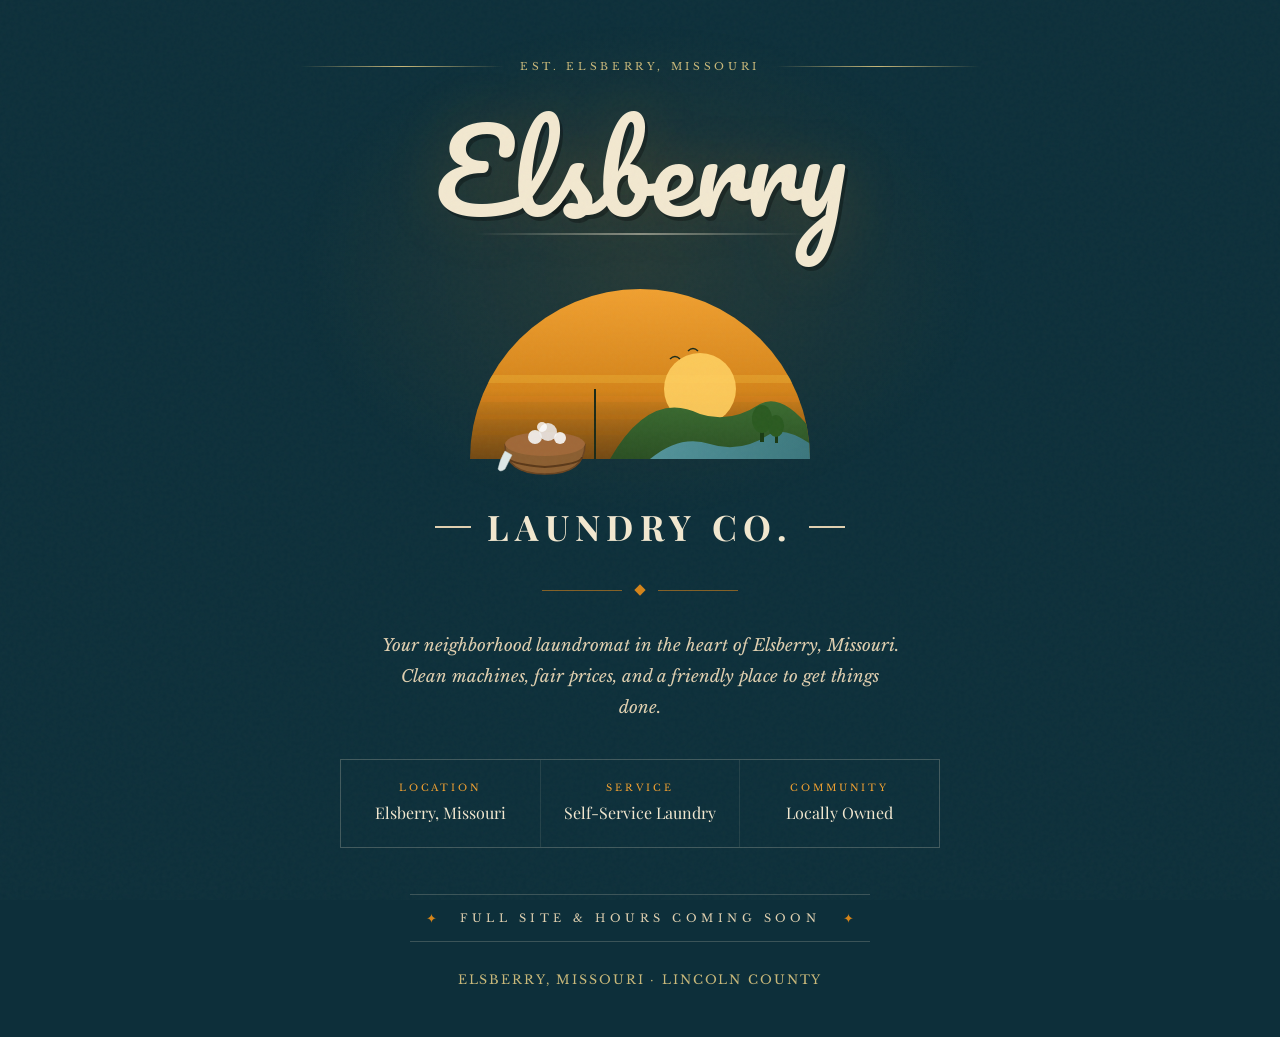
==== index.html @ d173c260 "Initial commit - landing page" ====
<!DOCTYPE html>
<html lang="en">
<head>
<meta charset="UTF-8">
<meta name="viewport" content="width=device-width, initial-scale=1.0">
<title>Elsberry Laundry Co.</title>
<link href="https://fonts.googleapis.com/css2?family=Playfair+Display:ital,wght@0,700;1,700&family=Libre+Baskerville:ital@0;1&family=Pacifico&display=swap" rel="stylesheet">
<style>
  :root {
    --teal: #1a4a5c;
    --teal-dark: #0d2f3a;
    --teal-mid: #1e5570;
    --amber: #D4841A;
    --amber-light: #F0A030;
    --cream: #F2E8D0;
    --cream-dark: #E0D0B0;
    --sand: #C8B87A;
    --white: #ffffff;
  }

  * { margin: 0; padding: 0; box-sizing: border-box; }

  body {
    background: var(--teal-dark);
    color: var(--cream);
    font-family: 'Libre Baskerville', serif;
    min-height: 100vh;
    overflow-x: hidden;
  }

  /* Subtle grain texture overlay */
  body::after {
    content: '';
    position: fixed;
    inset: 0;
    background-image: url("data:image/svg+xml,%3Csvg viewBox='0 0 256 256' xmlns='http://www.w3.org/2000/svg'%3E%3Cfilter id='noise'%3E%3CfeTurbulence type='fractalNoise' baseFrequency='0.9' numOctaves='4' stitchTiles='stitch'/%3E%3C/filter%3E%3Crect width='100%25' height='100%25' filter='url(%23noise)' opacity='0.08'/%3E%3C/svg%3E");
    pointer-events: none;
    z-index: 100;
    opacity: 0.4;
  }

  /* Radial warm glow behind content */
  .glow {
    position: fixed;
    top: 30%;
    left: 50%;
    transform: translate(-50%, -50%);
    width: 700px;
    height: 500px;
    background: radial-gradient(ellipse, rgba(212,132,26,0.12) 0%, transparent 70%);
    pointer-events: none;
    z-index: 0;
  }

  .page {
    position: relative;
    z-index: 1;
    min-height: 100vh;
    display: flex;
    flex-direction: column;
    align-items: center;
    padding: 60px 24px 50px;
  }

  /* Top banner */
  .top-rule {
    display: flex;
    align-items: center;
    gap: 16px;
    width: 100%;
    max-width: 680px;
    margin-bottom: 40px;
    animation: fadeIn 1s ease both;
  }

  .rule-line {
    flex: 1;
    height: 1px;
    background: linear-gradient(to right, transparent, var(--sand), transparent);
  }

  .rule-text {
    font-size: 0.65rem;
    letter-spacing: 0.35em;
    text-transform: uppercase;
    color: var(--sand);
  }

  /* Script brand name */
  .brand-script {
    font-family: 'Pacifico', cursive;
    font-size: clamp(3rem, 12vw, 7rem);
    color: var(--cream);
    text-shadow: 3px 4px 0 rgba(0,0,0,0.3), 0 0 60px rgba(212,132,26,0.2);
    line-height: 1;
    text-align: center;
    animation: fadeDown 1s ease 0.2s both;
    position: relative;
  }

  /* Underline swoosh */
  .brand-script::after {
    content: '';
    display: block;
    width: 80%;
    height: 2px;
    background: linear-gradient(to right, transparent, var(--cream), transparent);
    margin: 8px auto 0;
    opacity: 0.5;
  }

  /* Center illustration area */
  .emblem {
    position: relative;
    margin: 24px 0;
    animation: fadeIn 1s ease 0.5s both;
  }

  .sun-arc {
    width: min(380px, 90vw);
    height: auto;
  }

  /* Sub brand name */
  .brand-sub-wrap {
    display: flex;
    align-items: center;
    gap: 16px;
    animation: fadeUp 1s ease 0.7s both;
    margin-top: -4px;
  }

  .dash-deco {
    width: 36px;
    height: 2px;
    background: var(--cream-dark);
  }

  .brand-sub {
    font-family: 'Playfair Display', serif;
    font-size: clamp(1.2rem, 4vw, 2.2rem);
    font-weight: 700;
    letter-spacing: 0.18em;
    color: var(--cream);
    text-transform: uppercase;
  }

  /* Divider ornament */
  .ornament {
    display: flex;
    align-items: center;
    gap: 14px;
    margin: 36px 0;
    animation: fadeIn 1s ease 0.9s both;
  }

  .orn-line {
    width: 80px;
    height: 1px;
    background: var(--amber);
    opacity: 0.6;
  }

  .orn-diamond {
    width: 8px;
    height: 8px;
    background: var(--amber);
    transform: rotate(45deg);
  }

  /* Description */
  .description {
    text-align: center;
    max-width: 520px;
    line-height: 1.85;
    font-size: clamp(0.9rem, 2.2vw, 1.05rem);
    color: var(--cream-dark);
    font-style: italic;
    animation: fadeUp 1s ease 1s both;
  }

  /* Info cards */
  .info-row {
    display: grid;
    grid-template-columns: repeat(auto-fit, minmax(180px, 1fr));
    gap: 1px;
    max-width: 600px;
    width: 100%;
    margin: 36px 0;
    background: rgba(242,232,208,0.1);
    border: 1px solid rgba(242,232,208,0.15);
    animation: fadeUp 1s ease 1.1s both;
  }

  .info-card {
    background: var(--teal-dark);
    padding: 22px 20px;
    text-align: center;
  }

  .info-label {
    font-size: 0.6rem;
    letter-spacing: 0.3em;
    text-transform: uppercase;
    color: var(--amber-light);
    margin-bottom: 8px;
  }

  .info-value {
    font-family: 'Playfair Display', serif;
    font-size: 1rem;
    color: var(--cream);
    line-height: 1.4;
  }

  /* Coming soon */
  .coming-banner {
    border-top: 1px solid rgba(242,232,208,0.2);
    border-bottom: 1px solid rgba(242,232,208,0.2);
    padding: 16px 50px;
    margin: 10px 0 30px;
    text-align: center;
    animation: fadeIn 1.2s ease 1.3s both;
    position: relative;
  }

  .coming-banner::before,
  .coming-banner::after {
    content: '✦';
    position: absolute;
    top: 50%;
    transform: translateY(-50%);
    color: var(--amber);
    font-size: 0.8rem;
  }

  .coming-banner::before { left: 16px; }
  .coming-banner::after { right: 16px; }

  .coming-text {
    font-size: 0.7rem;
    letter-spacing: 0.4em;
    text-transform: uppercase;
    color: var(--cream-dark);
  }

  /* Footer */
  .footer {
    margin-top: auto;
    text-align: center;
    animation: fadeIn 1s ease 1.5s both;
  }

  .footer-loc {
    font-size: 0.78rem;
    letter-spacing: 0.15em;
    color: var(--sand);
    text-transform: uppercase;
  }

  @keyframes fadeDown {
    from { opacity: 0; transform: translateY(-20px); }
    to { opacity: 1; transform: translateY(0); }
  }

  @keyframes fadeUp {
    from { opacity: 0; transform: translateY(20px); }
    to { opacity: 1; transform: translateY(0); }
  }

  @keyframes fadeIn {
    from { opacity: 0; }
    to { opacity: 1; }
  }
</style>
</head>
<body>

<div class="glow"></div>

<div class="page">

  <div class="top-rule">
    <div class="rule-line"></div>
    <div class="rule-text">Est. Elsberry, Missouri</div>
    <div class="rule-line"></div>
  </div>

  <div class="brand-script">Elsberry</div>

  <!-- SVG emblem: sunset arc with wash tub scene -->
  <div class="emblem">
    <svg class="sun-arc" viewBox="0 0 380 220" xmlns="http://www.w3.org/2000/svg">
      <defs>
        <linearGradient id="sunGrad" x1="0%" y1="0%" x2="0%" y2="100%">
          <stop offset="0%" style="stop-color:#F0A030;stop-opacity:1"/>
          <stop offset="60%" style="stop-color:#D4841A;stop-opacity:1"/>
          <stop offset="100%" style="stop-color:#8B4F0A;stop-opacity:0.8"/>
        </linearGradient>
        <linearGradient id="hillGrad" x1="0%" y1="0%" x2="0%" y2="100%">
          <stop offset="0%" style="stop-color:#3a6b30"/>
          <stop offset="100%" style="stop-color:#2a4f22"/>
        </linearGradient>
        <linearGradient id="riverGrad" x1="0%" y1="0%" x2="100%" y2="0%">
          <stop offset="0%" style="stop-color:#5aA0B0"/>
          <stop offset="100%" style="stop-color:#3a7888"/>
        </linearGradient>
        <clipPath id="arcClip">
          <path d="M20,200 A170,170 0 0,1 360,200 Z"/>
        </clipPath>
      </defs>

      <!-- Sun semicircle -->
      <path d="M20,200 A170,170 0 0,1 360,200 Z" fill="url(#sunGrad)"/>

      <!-- Stripes on sun -->
      <g clip-path="url(#arcClip)" opacity="0.3">
        <line x1="0" y1="120" x2="380" y2="120" stroke="#F0C040" stroke-width="8"/>
        <line x1="0" y1="140" x2="380" y2="140" stroke="#E08020" stroke-width="6"/>
        <line x1="0" y1="158" x2="380" y2="158" stroke="#C07010" stroke-width="5"/>
        <line x1="0" y1="174" x2="380" y2="174" stroke="#A06010" stroke-width="4"/>
      </g>

      <!-- Sun disc -->
      <circle cx="250" cy="130" r="36" fill="#FFD060" opacity="0.9"/>

      <!-- Hills -->
      <path d="M160,200 Q200,130 250,155 Q280,165 310,145 Q340,130 380,200 Z" fill="url(#hillGrad)" clip-path="url(#arcClip)"/>

      <!-- River -->
      <path d="M200,200 Q230,175 260,185 Q290,195 320,175 Q340,165 380,200 Z" fill="url(#riverGrad)" clip-path="url(#arcClip)" opacity="0.85"/>

      <!-- Trees -->
      <rect x="310" y="163" width="4" height="20" fill="#1a3a14" clip-path="url(#arcClip)"/>
      <ellipse cx="312" cy="160" rx="10" ry="14" fill="#2a5a20" clip-path="url(#arcClip)"/>
      <rect x="325" y="170" width="3" height="14" fill="#1a3a14" clip-path="url(#arcClip)"/>
      <ellipse cx="326" cy="167" rx="8" ry="11" fill="#2a5a20" clip-path="url(#arcClip)"/>

      <!-- Windmill -->
      <line x1="145" y1="200" x2="145" y2="130" stroke="#1a2a18" stroke-width="2" clip-path="url(#arcClip)"/>
      <g transform="translate(145,138)" clip-path="url(#arcClip)">
        <line x1="0" y1="-18" x2="0" y2="18" stroke="#2a3a20" stroke-width="1.5"/>
        <line x1="-18" y1="0" x2="18" y2="0" stroke="#2a3a20" stroke-width="1.5"/>
        <line x1="-13" y1="-13" x2="13" y2="13" stroke="#2a3a20" stroke-width="1.5"/>
        <line x1="13" y1="-13" x2="-13" y2="13" stroke="#2a3a20" stroke-width="1.5"/>
        <circle cx="0" cy="0" r="4" fill="#1a2a18"/>
      </g>

      <!-- Birds -->
      <path d="M220,100 Q225,95 230,100" stroke="#1a2a18" stroke-width="1.5" fill="none" clip-path="url(#arcClip)"/>
      <path d="M238,92 Q243,87 248,92" stroke="#1a2a18" stroke-width="1.5" fill="none" clip-path="url(#arcClip)"/>

      <!-- Wash tub (overlapping the arc base) -->
      <!-- Tub body -->
      <path d="M55,185 Q55,215 95,215 Q135,215 135,185" fill="#8B5E30" stroke="#6a4420" stroke-width="1.5"/>
      <ellipse cx="95" cy="185" rx="40" ry="12" fill="#A06838"/>
      <!-- Tub bands -->
      <path d="M58,198 Q58,205 95,208 Q132,205 132,198" stroke="#5a3818" stroke-width="2" fill="none"/>
      <!-- Bubbles -->
      <circle cx="85" cy="178" r="7" fill="#f5f5f5" opacity="0.9"/>
      <circle cx="98" cy="173" r="9" fill="#eeeeee" opacity="0.85"/>
      <circle cx="110" cy="179" r="6" fill="#f8f8f8" opacity="0.9"/>
      <circle cx="92" cy="168" r="5" fill="#ffffff" opacity="0.8"/>
      <!-- Towel -->
      <path d="M55,192 Q50,200 48,210 Q50,214 55,210 Q58,204 62,196 Z" fill="#dde8e8" stroke="#c0cccc" stroke-width="0.5"/>
    </svg>
  </div>

  <div class="brand-sub-wrap">
    <div class="dash-deco"></div>
    <div class="brand-sub">Laundry Co.</div>
    <div class="dash-deco"></div>
  </div>

  <div class="ornament">
    <div class="orn-line"></div>
    <div class="orn-diamond"></div>
    <div class="orn-line"></div>
  </div>

  <div class="description">
    Your neighborhood laundromat in the heart of Elsberry, Missouri.<br>
    Clean machines, fair prices, and a friendly place to get things done.
  </div>

  <div class="info-row">
    <div class="info-card">
      <div class="info-label">Location</div>
      <div class="info-value">Elsberry, Missouri</div>
    </div>
    <div class="info-card">
      <div class="info-label">Service</div>
      <div class="info-value">Self-Service Laundry</div>
    </div>
    <div class="info-card">
      <div class="info-label">Community</div>
      <div class="info-value">Locally Owned</div>
    </div>
  </div>

  <div class="coming-banner">
    <div class="coming-text">Full Site &amp; Hours Coming Soon</div>
  </div>

  <div class="footer">
    <div class="footer-loc">Elsberry, Missouri · Lincoln County</div>
  </div>

</div>
</body>
</html>
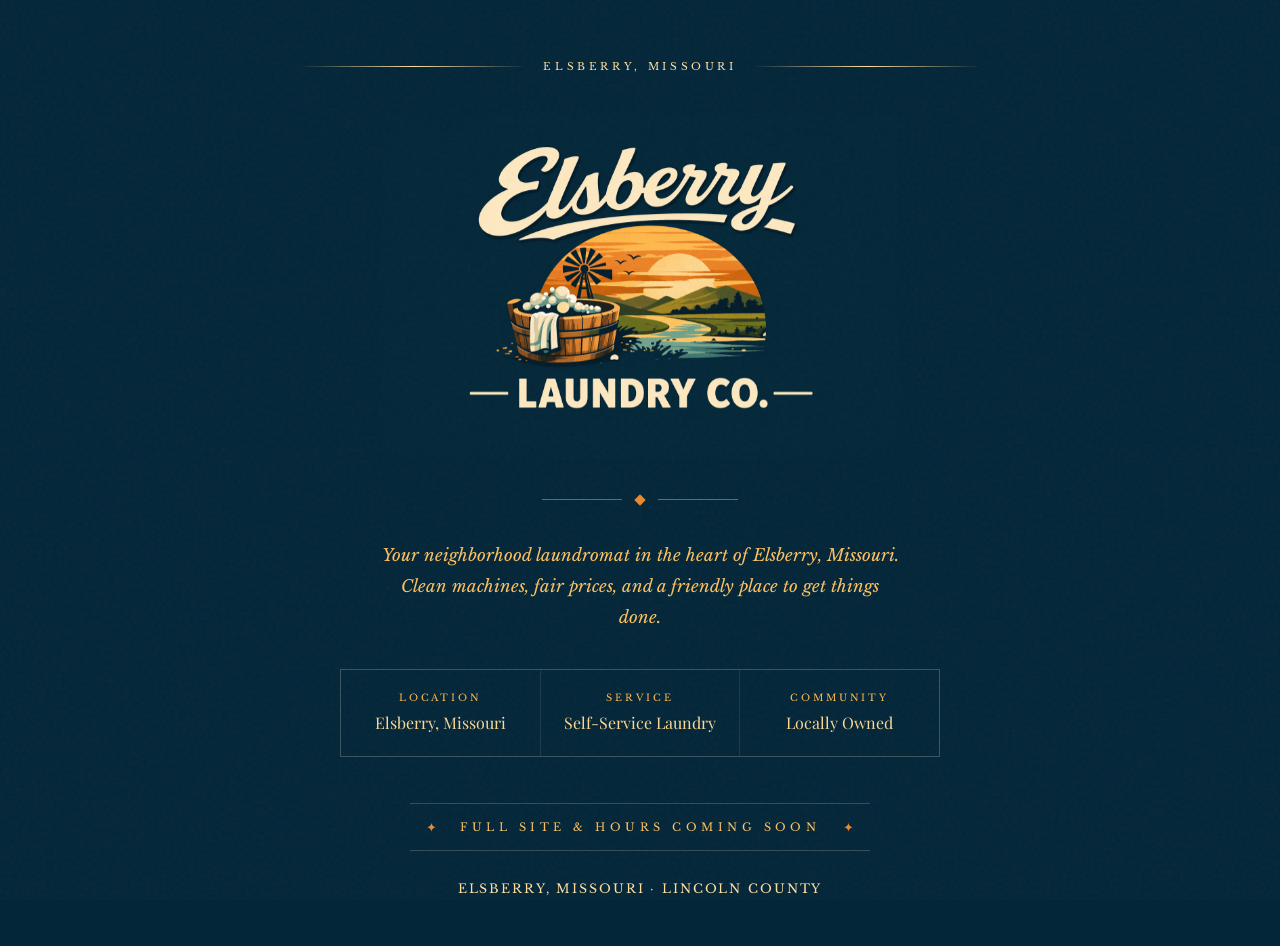
==== commit fa82b6bb: "Add logo to site" ====
--- a/index.html
+++ b/index.html
@@ -7,15 +7,15 @@
 <link href="https://fonts.googleapis.com/css2?family=Playfair+Display:ital,wght@0,700;1,700&family=Libre+Baskerville:ital@0;1&family=Pacifico&display=swap" rel="stylesheet">
 <style>
   :root {
-    --teal: #1a4a5c;
-    --teal-dark: #0d2f3a;
-    --teal-mid: #1e5570;
-    --amber: #D4841A;
-    --amber-light: #F0A030;
-    --cream: #F2E8D0;
-    --cream-dark: #E0D0B0;
-    --sand: #C8B87A;
-    --white: #ffffff;
+    --teal: #04283A;
+    --teal-dark: #042639;
+    --teal-mid: #649485;
+    --amber: #EE872A;
+    --amber-light: #FEB84D;
+    --cream: #FED88F;
+    --cream-dark: #FDC160;
+    --sand: #FEDEA0;
+    --white: #FDF8EE;
   }
 
   * { margin: 0; padding: 0; box-sizing: border-box; }
@@ -86,63 +86,11 @@
     color: var(--sand);
   }
 
-  /* Script brand name */
-  .brand-script {
-    font-family: 'Pacifico', cursive;
-    font-size: clamp(3rem, 12vw, 7rem);
-    color: var(--cream);
-    text-shadow: 3px 4px 0 rgba(0,0,0,0.3), 0 0 60px rgba(212,132,26,0.2);
-    line-height: 1;
-    text-align: center;
-    animation: fadeDown 1s ease 0.2s both;
-    position: relative;
-  }
-
-  /* Underline swoosh */
-  .brand-script::after {
-    content: '';
-    display: block;
-    width: 80%;
-    height: 2px;
-    background: linear-gradient(to right, transparent, var(--cream), transparent);
-    margin: 8px auto 0;
-    opacity: 0.5;
-  }
-
-  /* Center illustration area */
-  .emblem {
-    position: relative;
-    margin: 24px 0;
-    animation: fadeIn 1s ease 0.5s both;
-  }
-
-  .sun-arc {
-    width: min(380px, 90vw);
+  /* Logo image */
+  .logo {
+    width: min(520px, 90vw);
     height: auto;
-  }
-
-  /* Sub brand name */
-  .brand-sub-wrap {
-    display: flex;
-    align-items: center;
-    gap: 16px;
-    animation: fadeUp 1s ease 0.7s both;
-    margin-top: -4px;
-  }
-
-  .dash-deco {
-    width: 36px;
-    height: 2px;
-    background: var(--cream-dark);
-  }
-
-  .brand-sub {
-    font-family: 'Playfair Display', serif;
-    font-size: clamp(1.2rem, 4vw, 2.2rem);
-    font-weight: 700;
-    letter-spacing: 0.18em;
-    color: var(--cream);
-    text-transform: uppercase;
+    animation: fadeIn 1s ease 0.2s both;
   }
 
   /* Divider ornament */
@@ -276,101 +224,17 @@
 </head>
 <body>
 
-<div class="glow"></div>
+<!--<div class="glow"></div>-->
 
 <div class="page">
 
   <div class="top-rule">
     <div class="rule-line"></div>
-    <div class="rule-text">Est. Elsberry, Missouri</div>
+    <div class="rule-text">Elsberry, Missouri</div>
     <div class="rule-line"></div>
   </div>
 
-  <div class="brand-script">Elsberry</div>
-
-  <!-- SVG emblem: sunset arc with wash tub scene -->
-  <div class="emblem">
-    <svg class="sun-arc" viewBox="0 0 380 220" xmlns="http://www.w3.org/2000/svg">
-      <defs>
-        <linearGradient id="sunGrad" x1="0%" y1="0%" x2="0%" y2="100%">
-          <stop offset="0%" style="stop-color:#F0A030;stop-opacity:1"/>
-          <stop offset="60%" style="stop-color:#D4841A;stop-opacity:1"/>
-          <stop offset="100%" style="stop-color:#8B4F0A;stop-opacity:0.8"/>
-        </linearGradient>
-        <linearGradient id="hillGrad" x1="0%" y1="0%" x2="0%" y2="100%">
-          <stop offset="0%" style="stop-color:#3a6b30"/>
-          <stop offset="100%" style="stop-color:#2a4f22"/>
-        </linearGradient>
-        <linearGradient id="riverGrad" x1="0%" y1="0%" x2="100%" y2="0%">
-          <stop offset="0%" style="stop-color:#5aA0B0"/>
-          <stop offset="100%" style="stop-color:#3a7888"/>
-        </linearGradient>
-        <clipPath id="arcClip">
-          <path d="M20,200 A170,170 0 0,1 360,200 Z"/>
-        </clipPath>
-      </defs>
-
-      <!-- Sun semicircle -->
-      <path d="M20,200 A170,170 0 0,1 360,200 Z" fill="url(#sunGrad)"/>
-
-      <!-- Stripes on sun -->
-      <g clip-path="url(#arcClip)" opacity="0.3">
-        <line x1="0" y1="120" x2="380" y2="120" stroke="#F0C040" stroke-width="8"/>
-        <line x1="0" y1="140" x2="380" y2="140" stroke="#E08020" stroke-width="6"/>
-        <line x1="0" y1="158" x2="380" y2="158" stroke="#C07010" stroke-width="5"/>
-        <line x1="0" y1="174" x2="380" y2="174" stroke="#A06010" stroke-width="4"/>
-      </g>
-
-      <!-- Sun disc -->
-      <circle cx="250" cy="130" r="36" fill="#FFD060" opacity="0.9"/>
-
-      <!-- Hills -->
-      <path d="M160,200 Q200,130 250,155 Q280,165 310,145 Q340,130 380,200 Z" fill="url(#hillGrad)" clip-path="url(#arcClip)"/>
-
-      <!-- River -->
-      <path d="M200,200 Q230,175 260,185 Q290,195 320,175 Q340,165 380,200 Z" fill="url(#riverGrad)" clip-path="url(#arcClip)" opacity="0.85"/>
-
-      <!-- Trees -->
-      <rect x="310" y="163" width="4" height="20" fill="#1a3a14" clip-path="url(#arcClip)"/>
-      <ellipse cx="312" cy="160" rx="10" ry="14" fill="#2a5a20" clip-path="url(#arcClip)"/>
-      <rect x="325" y="170" width="3" height="14" fill="#1a3a14" clip-path="url(#arcClip)"/>
-      <ellipse cx="326" cy="167" rx="8" ry="11" fill="#2a5a20" clip-path="url(#arcClip)"/>
-
-      <!-- Windmill -->
-      <line x1="145" y1="200" x2="145" y2="130" stroke="#1a2a18" stroke-width="2" clip-path="url(#arcClip)"/>
-      <g transform="translate(145,138)" clip-path="url(#arcClip)">
-        <line x1="0" y1="-18" x2="0" y2="18" stroke="#2a3a20" stroke-width="1.5"/>
-        <line x1="-18" y1="0" x2="18" y2="0" stroke="#2a3a20" stroke-width="1.5"/>
-        <line x1="-13" y1="-13" x2="13" y2="13" stroke="#2a3a20" stroke-width="1.5"/>
-        <line x1="13" y1="-13" x2="-13" y2="13" stroke="#2a3a20" stroke-width="1.5"/>
-        <circle cx="0" cy="0" r="4" fill="#1a2a18"/>
-      </g>
-
-      <!-- Birds -->
-      <path d="M220,100 Q225,95 230,100" stroke="#1a2a18" stroke-width="1.5" fill="none" clip-path="url(#arcClip)"/>
-      <path d="M238,92 Q243,87 248,92" stroke="#1a2a18" stroke-width="1.5" fill="none" clip-path="url(#arcClip)"/>
-
-      <!-- Wash tub (overlapping the arc base) -->
-      <!-- Tub body -->
-      <path d="M55,185 Q55,215 95,215 Q135,215 135,185" fill="#8B5E30" stroke="#6a4420" stroke-width="1.5"/>
-      <ellipse cx="95" cy="185" rx="40" ry="12" fill="#A06838"/>
-      <!-- Tub bands -->
-      <path d="M58,198 Q58,205 95,208 Q132,205 132,198" stroke="#5a3818" stroke-width="2" fill="none"/>
-      <!-- Bubbles -->
-      <circle cx="85" cy="178" r="7" fill="#f5f5f5" opacity="0.9"/>
-      <circle cx="98" cy="173" r="9" fill="#eeeeee" opacity="0.85"/>
-      <circle cx="110" cy="179" r="6" fill="#f8f8f8" opacity="0.9"/>
-      <circle cx="92" cy="168" r="5" fill="#ffffff" opacity="0.8"/>
-      <!-- Towel -->
-      <path d="M55,192 Q50,200 48,210 Q50,214 55,210 Q58,204 62,196 Z" fill="#dde8e8" stroke="#c0cccc" stroke-width="0.5"/>
-    </svg>
-  </div>
-
-  <div class="brand-sub-wrap">
-    <div class="dash-deco"></div>
-    <div class="brand-sub">Laundry Co.</div>
-    <div class="dash-deco"></div>
-  </div>
+  <img class="logo" src="logo.png" alt="Elsberry Laundry Co.">
 
   <div class="ornament">
     <div class="orn-line"></div>
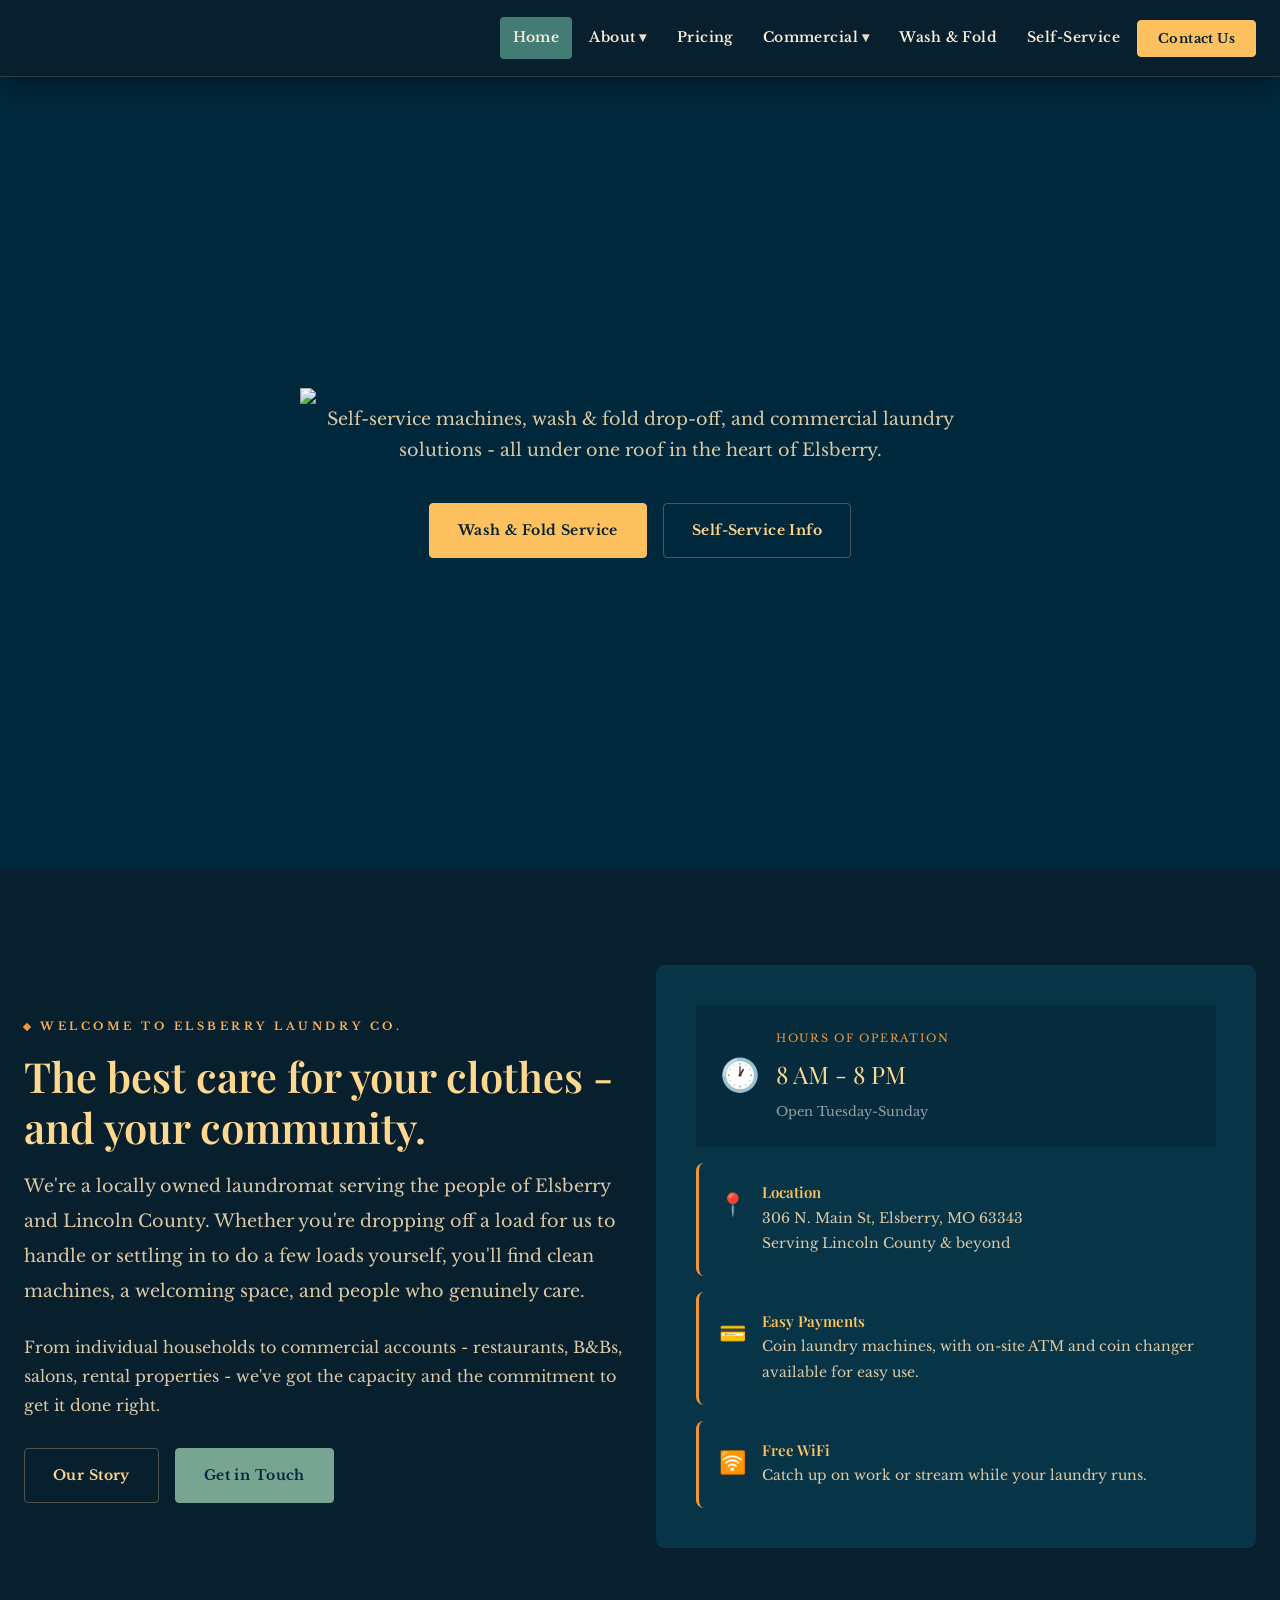
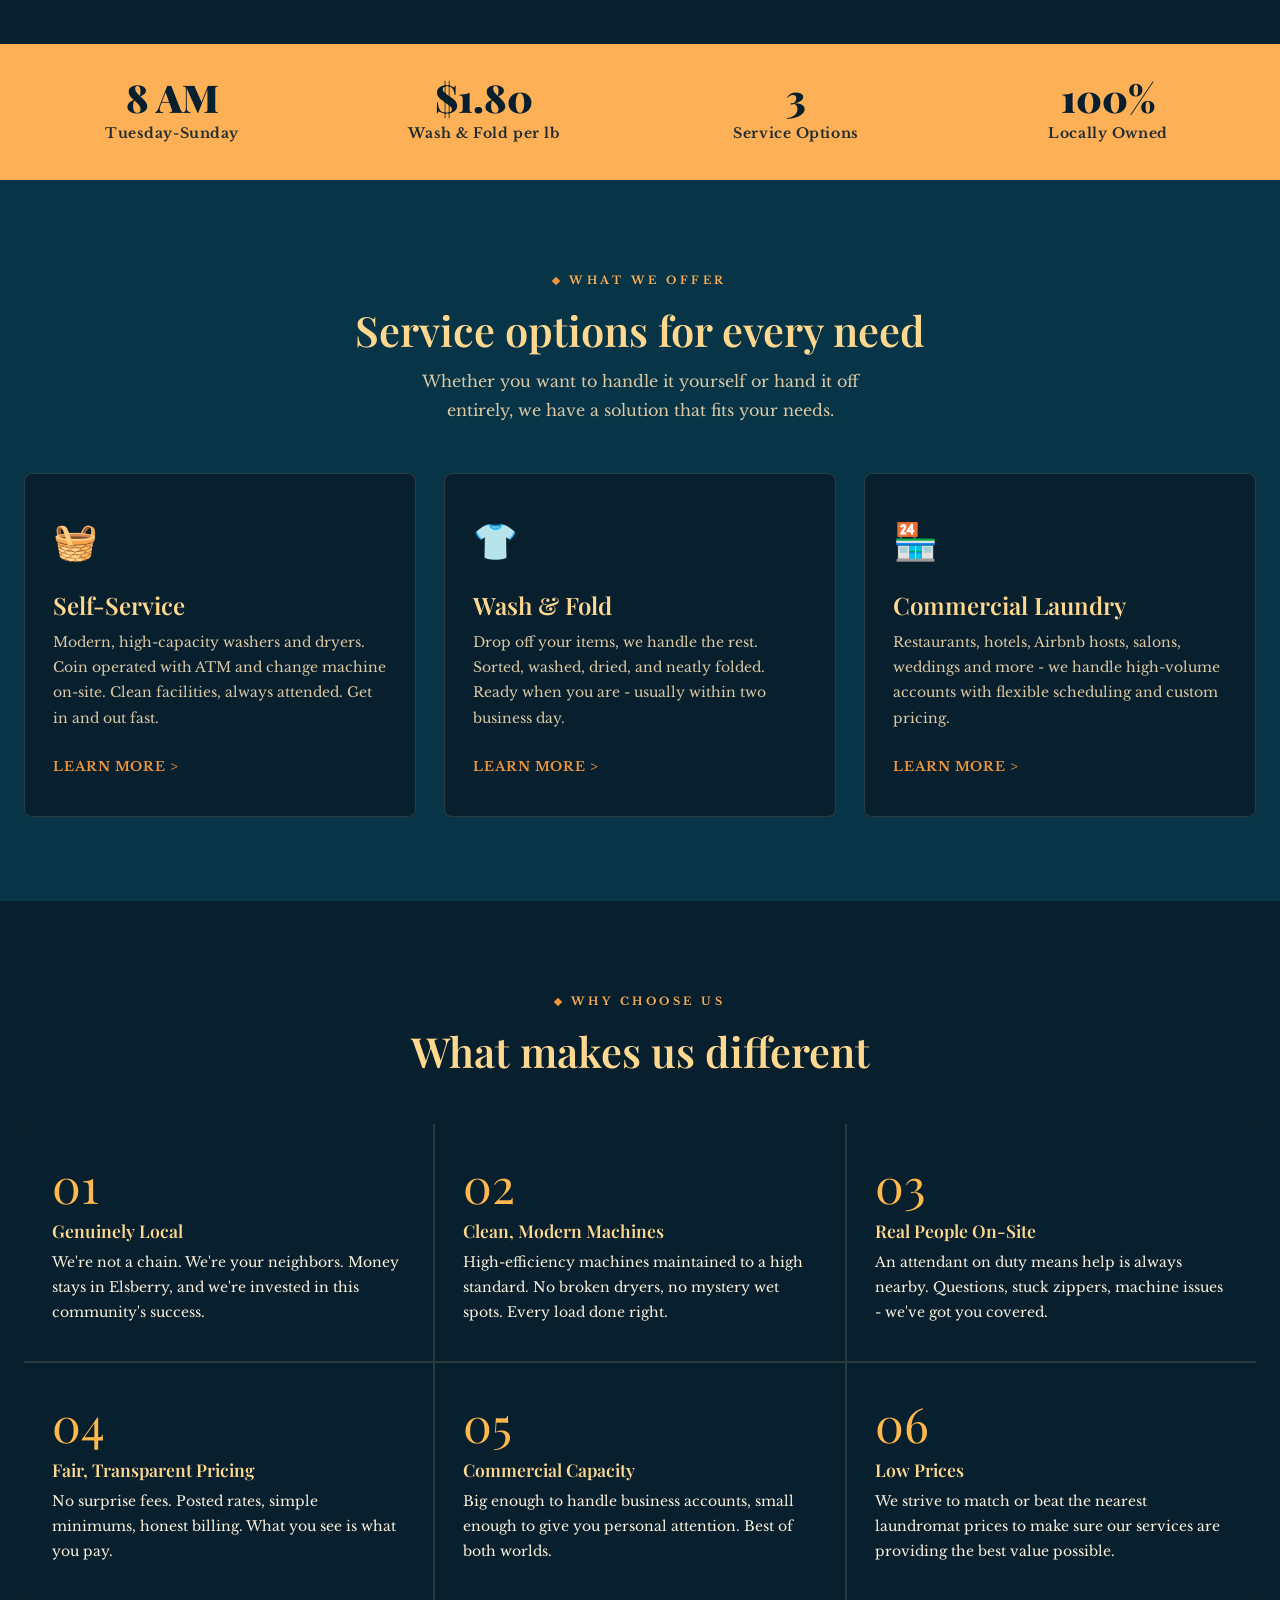
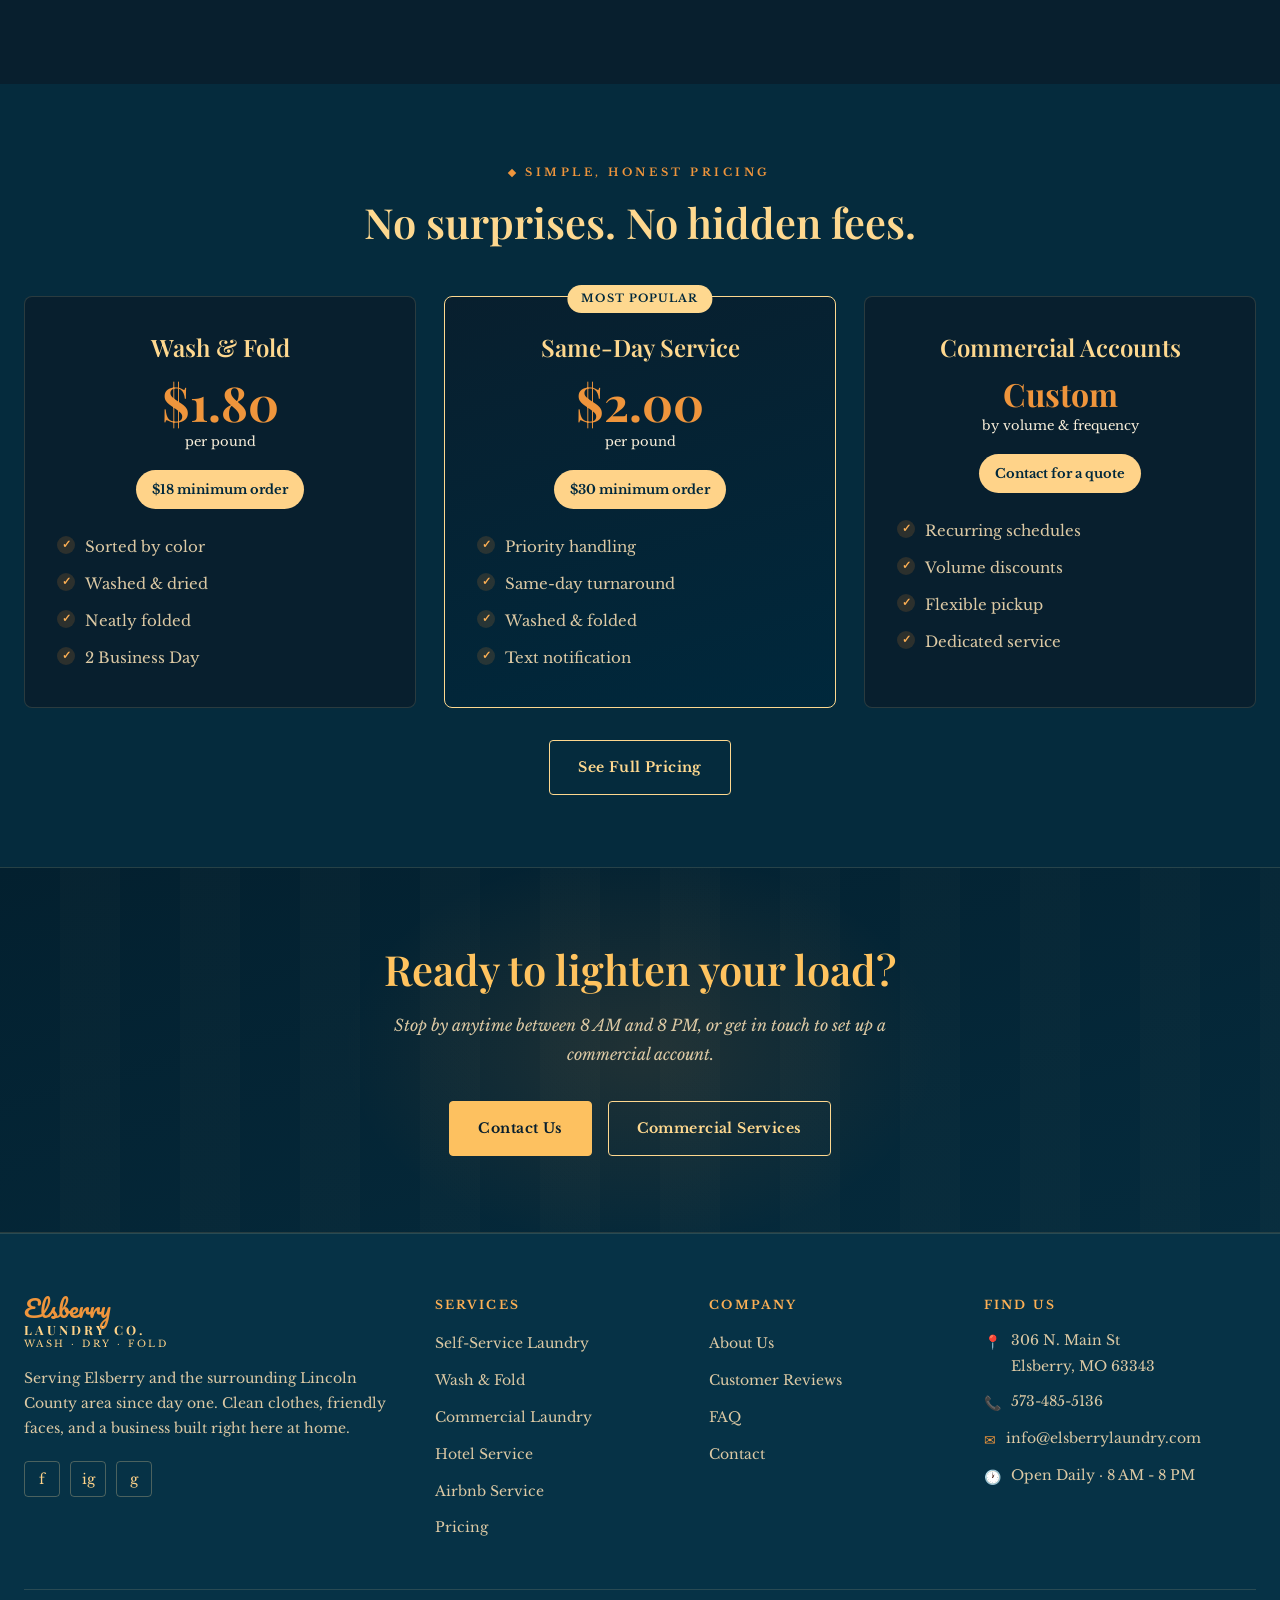
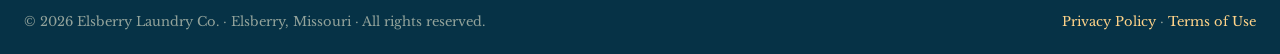
==== commit 3404aac9: "Initial Functionality and Information" ====
--- a/index.html
+++ b/index.html
@@ -1,275 +1,493 @@
 <!DOCTYPE html>
 <html lang="en">
 <head>
-<meta charset="UTF-8">
-<meta name="viewport" content="width=device-width, initial-scale=1.0">
-<title>Elsberry Laundry Co.</title>
-<link href="https://fonts.googleapis.com/css2?family=Playfair+Display:ital,wght@0,700;1,700&family=Libre+Baskerville:ital@0;1&family=Pacifico&display=swap" rel="stylesheet">
-<style>
-  :root {
-    --teal: #04283A;
-    --teal-dark: #042639;
-    --teal-mid: #649485;
-    --amber: #EE872A;
-    --amber-light: #FEB84D;
-    --cream: #FED88F;
-    --cream-dark: #FDC160;
-    --sand: #FEDEA0;
-    --white: #FDF8EE;
-  }
-
-  * { margin: 0; padding: 0; box-sizing: border-box; }
-
-  body {
-    background: var(--teal-dark);
-    color: var(--cream);
-    font-family: 'Libre Baskerville', serif;
-    min-height: 100vh;
-    overflow-x: hidden;
-  }
-
-  /* Subtle grain texture overlay */
-  body::after {
-    content: '';
-    position: fixed;
-    inset: 0;
-    background-image: url("data:image/svg+xml,%3Csvg viewBox='0 0 256 256' xmlns='http://www.w3.org/2000/svg'%3E%3Cfilter id='noise'%3E%3CfeTurbulence type='fractalNoise' baseFrequency='0.9' numOctaves='4' stitchTiles='stitch'/%3E%3C/filter%3E%3Crect width='100%25' height='100%25' filter='url(%23noise)' opacity='0.08'/%3E%3C/svg%3E");
-    pointer-events: none;
-    z-index: 100;
-    opacity: 0.4;
-  }
-
-  /* Radial warm glow behind content */
-  .glow {
-    position: fixed;
-    top: 30%;
-    left: 50%;
-    transform: translate(-50%, -50%);
-    width: 700px;
-    height: 500px;
-    background: radial-gradient(ellipse, rgba(212,132,26,0.12) 0%, transparent 70%);
-    pointer-events: none;
-    z-index: 0;
-  }
-
-  .page {
-    position: relative;
-    z-index: 1;
-    min-height: 100vh;
-    display: flex;
-    flex-direction: column;
-    align-items: center;
-    padding: 60px 24px 50px;
-  }
-
-  /* Top banner */
-  .top-rule {
-    display: flex;
-    align-items: center;
-    gap: 16px;
-    width: 100%;
-    max-width: 680px;
-    margin-bottom: 40px;
-    animation: fadeIn 1s ease both;
-  }
-
-  .rule-line {
-    flex: 1;
-    height: 1px;
-    background: linear-gradient(to right, transparent, var(--sand), transparent);
-  }
-
-  .rule-text {
-    font-size: 0.65rem;
-    letter-spacing: 0.35em;
-    text-transform: uppercase;
-    color: var(--sand);
-  }
-
-  /* Logo image */
-  .logo {
-    width: min(520px, 90vw);
-    height: auto;
-    animation: fadeIn 1s ease 0.2s both;
-  }
-
-  /* Divider ornament */
-  .ornament {
-    display: flex;
-    align-items: center;
-    gap: 14px;
-    margin: 36px 0;
-    animation: fadeIn 1s ease 0.9s both;
-  }
-
-  .orn-line {
-    width: 80px;
-    height: 1px;
-    background: var(--amber);
-    opacity: 0.6;
-  }
-
-  .orn-diamond {
-    width: 8px;
-    height: 8px;
-    background: var(--amber);
-    transform: rotate(45deg);
-  }
-
-  /* Description */
-  .description {
-    text-align: center;
-    max-width: 520px;
-    line-height: 1.85;
-    font-size: clamp(0.9rem, 2.2vw, 1.05rem);
-    color: var(--cream-dark);
-    font-style: italic;
-    animation: fadeUp 1s ease 1s both;
-  }
-
-  /* Info cards */
-  .info-row {
-    display: grid;
-    grid-template-columns: repeat(auto-fit, minmax(180px, 1fr));
-    gap: 1px;
-    max-width: 600px;
-    width: 100%;
-    margin: 36px 0;
-    background: rgba(242,232,208,0.1);
-    border: 1px solid rgba(242,232,208,0.15);
-    animation: fadeUp 1s ease 1.1s both;
-  }
-
-  .info-card {
-    background: var(--teal-dark);
-    padding: 22px 20px;
-    text-align: center;
-  }
-
-  .info-label {
-    font-size: 0.6rem;
-    letter-spacing: 0.3em;
-    text-transform: uppercase;
-    color: var(--amber-light);
-    margin-bottom: 8px;
-  }
-
-  .info-value {
-    font-family: 'Playfair Display', serif;
-    font-size: 1rem;
-    color: var(--cream);
-    line-height: 1.4;
-  }
-
-  /* Coming soon */
-  .coming-banner {
-    border-top: 1px solid rgba(242,232,208,0.2);
-    border-bottom: 1px solid rgba(242,232,208,0.2);
-    padding: 16px 50px;
-    margin: 10px 0 30px;
-    text-align: center;
-    animation: fadeIn 1.2s ease 1.3s both;
-    position: relative;
-  }
-
-  .coming-banner::before,
-  .coming-banner::after {
-    content: '✦';
-    position: absolute;
-    top: 50%;
-    transform: translateY(-50%);
-    color: var(--amber);
-    font-size: 0.8rem;
-  }
-
-  .coming-banner::before { left: 16px; }
-  .coming-banner::after { right: 16px; }
-
-  .coming-text {
-    font-size: 0.7rem;
-    letter-spacing: 0.4em;
-    text-transform: uppercase;
-    color: var(--cream-dark);
-  }
-
-  /* Footer */
-  .footer {
-    margin-top: auto;
-    text-align: center;
-    animation: fadeIn 1s ease 1.5s both;
-  }
-
-  .footer-loc {
-    font-size: 0.78rem;
-    letter-spacing: 0.15em;
-    color: var(--sand);
-    text-transform: uppercase;
-  }
-
-  @keyframes fadeDown {
-    from { opacity: 0; transform: translateY(-20px); }
-    to { opacity: 1; transform: translateY(0); }
-  }
-
-  @keyframes fadeUp {
-    from { opacity: 0; transform: translateY(20px); }
-    to { opacity: 1; transform: translateY(0); }
-  }
-
-  @keyframes fadeIn {
-    from { opacity: 0; }
-    to { opacity: 1; }
-  }
-</style>
+  <meta charset="UTF-8">
+  <meta name="viewport" content="width=device-width, initial-scale=1.0">
+  <title>Elsberry Laundry Co. | Wash · Dry · Fold - Elsberry, MO</title>
+  <meta name="description" content="Elsberry Laundry Co. offers self-service, wash & fold, and commercial laundry services in Elsberry, Missouri. Clean. Convenient. Community-first.">
+  <link rel="stylesheet" href="style.css">
+  <style>
+    /* ── Hero ── */
+    .hero {
+      background: var(--surface-2);
+      min-height: 88vh;
+      display: flex;
+      align-items: center;
+      position: relative;
+      overflow: hidden;
+    }
+    .hero-bg-lines {
+      position: absolute;
+      inset: 0;
+      background: var(--surface) 
+    }
+    .hero-rope {
+      position: absolute;
+      top: 38%;
+      left: 0; right: 0;
+      height: 2px;
+      background: linear-gradient(90deg, transparent, rgba(245,240,232,.12) 10%, rgba(245,240,232,.2) 50%, rgba(245,240,232,.12) 90%, transparent);
+    }
+    .hero-pin {
+      position: absolute;
+      top: calc(38% - 8px);
+      width: 6px; height: 16px;
+      background: var(--amber);
+      border-radius: 1px;
+    }
+    .hero-pin::after {
+      content: '';
+      position: absolute;
+      bottom: -6px;
+      left: 50%;
+      transform: translateX(-50%);
+      width: 10px; height: 10px;
+      background: var(--amber);
+      border-radius: 50%;
+      opacity: .5;
+    }
+    .hero-content {
+      position: relative;
+      z-index: 2;
+      max-width: 680px;
+    }
+    .hero-eyebrow {
+      display: inline-flex;
+      align-items: center;
+      gap: 10px;
+      font-size: 11px;
+      font-weight: 700;
+      letter-spacing: .22em;
+      text-transform: uppercase;
+      color: var(--amber);
+      margin-bottom: 24px;
+    }
+    .hero-eyebrow::before {
+      content: '';
+      width: 32px; height: 1.5px;
+      background: var(--amber);
+    }
+    .hero h1 {
+      color: var(--gold);
+      margin-bottom: 24px;
+      font-size: clamp(2.6rem, 6vw, 4.2rem);
+    }
+    .hero h1 em {
+      font-family: var(--font-script);
+      font-style: normal;
+      color: var(--amber);
+      font-size: 0.82em;
+      display: inline-block;
+      line-height: 1.3;
+    }
+    .hero-desc {
+      color: var(--text-mid);
+      font-size: 1.1rem;
+      margin-bottom: 36px;
+      max-width: 680px;
+      text-align: center;
+    }
+    .hero-actions { 
+      display: flex;
+      gap: 16px;
+      flex-wrap: wrap;
+      justify-content: center;
+    }
+    .hero-badges {
+      position: relative; z-index: 2;
+      display: flex;
+      gap: 12px;
+      margin-top: 56px;
+      flex-wrap: wrap;
+    }
+    .hero-badge {
+      display: flex;
+      align-items: center;
+      gap: 8px;
+      font-size: 13px;
+      color: rgba(245,240,232,.6);
+      padding: 6px 14px;
+      border: 1px solid rgba(245,240,232,.12);
+      border-radius: 99px;
+    }
+    .hero-badge span { color: var(--amber); }
+
+    /* ── Intro split ── */
+    .intro-split { padding: 96px 0; }
+    .intro-text {}
+    .intro-text h2 { margin-bottom: 16px; }
+    .intro-text .lead {
+      font-size: 1.1rem;
+      color: var(--text-mid);
+      margin-bottom: 24px;
+      line-height: 2.00;
+    }
+    .intro-visual {
+      background: var(--panel);
+      border-radius: var(--radius-lg);
+      padding: 40px;
+      display: flex;
+      flex-direction: column;
+      gap: 16px;
+    }
+    .hours-card {
+      background: var(--slate);
+      color: var(--cream);
+      border-radius: var(--radius);
+      padding: 24px;
+      display: flex;
+      gap: 16px;
+      align-items: center;
+    }
+    .hours-icon { font-size: 32px; }
+    .hours-label { font-size: 11px; letter-spacing: .15em; text-transform: uppercase; color: var(--amber); margin-bottom: 4px; }
+    .hours-time { font-family: var(--font-display); font-size: 1.5rem; color: var(--cream); }
+
+    /* ── Services grid ── */
+    .services-section { background: var(--panel); }
+    .service-card {
+      background: var(--surface);
+      border: 1px solid var(--border);
+      border-radius: var(--radius-lg);
+      padding: 36px 28px;
+      transition: all var(--transition);
+      position: relative;
+      overflow: hidden;
+    }
+    .service-card::after {
+      content: '';
+      position: absolute;
+      bottom: 0; left: 0; right: 0;
+      height: 3px;
+      background: var(--amber);
+      transform: scaleX(0);
+      transform-origin: left;
+      transition: transform var(--transition);
+    }
+    .service-card:hover { box-shadow: var(--shadow-md); transform: translateY(-3px); }
+    .service-card:hover::after { transform: scaleX(1); }
+    .service-emoji { font-size: 36px; margin-bottom: 16px; display: block; }
+    .service-card h3 { margin-bottom: 10px; }
+    .service-card p { font-size: 14px; margin-bottom: 20px; }
+    .service-link {
+      font-size: 13px;
+      font-weight: 700;
+      letter-spacing: .06em;
+      text-transform: uppercase;
+      color: var(--amber);
+      display: inline-flex;
+      align-items: center;
+      gap: 6px;
+      transition: gap var(--transition);
+    }
+    .service-card:hover .service-link { gap: 10px; }
+
+    /* ── Why us ── */
+    .why-us { background: transparent; }
+    .why-grid {
+      display: grid;
+      grid-template-columns: repeat(3, 1fr);
+      gap: 2px;
+      background: var(--border);
+      border-radius: var(--radius-lg);
+      overflow: hidden;
+    }
+    .why-item {
+      background: var(--surface);
+      padding: 36px 28px;
+      transition: background var(--transition);
+    }
+    .why-item:hover { background: var(--panel); }
+    .why-num {
+      font-family: var(--font-display);
+      font-size: 3rem;
+      color: var(--gold-dark);
+      line-height: 1;
+      margin-bottom: 12px;
+    }
+    .why-item h4 { margin-bottom: 8px; color: var(--cream); }
+    .why-item p { font-size: 14px; color: var(--text-dark);}
+
+    /* ── Testimonial strip ── */
+    .testimonial-strip { background: var(--panel); }
+    .testimonials-scroll {
+      display: grid;
+      grid-template-columns: repeat(3, 1fr);
+      gap: 24px;
+    }
+
+    @media(max-width:900px) {
+      .testimonials-scroll { grid-template-columns: 1fr 1fr; }
+      .why-grid { grid-template-columns: 1fr 1fr; }
+    }
+    @media(max-width:640px) {
+      .hero { min-height: 70vh; }
+      .testimonials-scroll { grid-template-columns: 1fr; }
+      .why-grid { grid-template-columns: 1fr; }
+    }
+  </style>
 </head>
 <body>
-
-<!--<div class="glow"></div>-->
-
-<div class="page">
-
-  <div class="top-rule">
-    <div class="rule-line"></div>
-    <div class="rule-text">Elsberry, Missouri</div>
-    <div class="rule-line"></div>
+  <!--<div id="top-bar-placeholder"></div>-->
+  <div id="nav-placeholder"></div>
+
+  <!-- HERO -->
+  <section class="hero">
+    <div class="container">
+      <div class="hero-content animate-up">
+        <img src="Logo.png" />
+        <p class="hero-desc">Self-service machines, wash & fold drop-off, and commercial laundry solutions - all under one roof in the heart of Elsberry.</p>
+        <div class="hero-actions">
+          <a href="wash-fold.html" class="btn btn-primary">Wash & Fold Service</a>
+          <a href="self-service.html" class="btn btn-outline">Self-Service Info</a>
+        </div>
+      </div>
+    </div>
+  </section>
+
+  <!-- INTRO SPLIT -->
+  <section class="intro-split">
+    <div class="container">
+      <div class="grid-2">
+        <div class="intro-text animate-up">
+          <span class="eyebrow">Welcome to Elsberry Laundry Co.</span>
+          <h2>The best care for your clothes - and your community.</h2>
+          <p class="lead">We're a locally owned laundromat serving the people of Elsberry and Lincoln County. Whether you're dropping off a load for us to handle or settling in to do a few loads yourself, you'll find clean machines, a welcoming space, and people who genuinely care.</p>
+          <p>From individual households to commercial accounts - restaurants, B&Bs, salons, rental properties - we've got the capacity and the commitment to get it done right.</p>
+          <div style="margin-top:28px; display:flex; gap:16px; flex-wrap:wrap">
+            <a href="about.html" class="btn btn-outline">Our Story</a>
+            <a href="contact.html" class="btn btn-teal">Get in Touch</a>
+          </div>
+        </div>
+        <div class="intro-visual animate-up delay-2">
+          <div class="hours-card">
+            <div class="hours-icon">🕐</div>
+            <div>
+              <div class="hours-label">Hours of Operation</div>
+              <div class="hours-time">8 AM - 8 PM</div>
+              <div style="font-size:13px;color:rgba(245,240,232,.6);margin-top:4px">Open Tuesday-Sunday</div>
+            </div>
+          </div>
+          <div class="info-box">
+            <div class="info-box-icon">📍</div>
+            <div>
+              <h4>Location</h4>
+              <p>306 N. Main St, Elsberry, MO 63343<br>Serving Lincoln County & beyond</p>
+            </div>
+          </div>
+          <div class="info-box">
+            <div class="info-box-icon">💳</div>
+            <div>
+              <h4>Easy Payments</h4>
+              <p>Coin laundry machines, with on-site ATM and coin changer available for easy use.</p>
+            </div>
+          </div>
+          <div class="info-box">
+            <div class="info-box-icon">🛜</div>
+            <div>
+              <h4>Free WiFi</h4>
+              <p>Catch up on work or stream while your laundry runs.</p>
+            </div>
+          </div>
+        </div>
+      </div>
+    </div>
+  </section>
+
+  <!-- STATS BAR -->
+  <div class="stats-bar">
+    <div class="container">
+      <div class="stats-grid">
+        <div class="stat-item">
+          <div class="stat-number">8 AM</div>
+          <div class="stat-label">Tuesday-Sunday</div>
+        </div>
+        <div class="stat-item">
+          <div class="stat-number">$1.80</div>
+          <div class="stat-label">Wash & Fold per lb</div>
+        </div>
+        <div class="stat-item">
+          <div class="stat-number">3</div>
+          <div class="stat-label">Service Options</div>
+        </div>
+        <div class="stat-item">
+          <div class="stat-number">100%</div>
+          <div class="stat-label">Locally Owned</div>
+        </div>
+      </div>
+    </div>
   </div>
 
-  <img class="logo" src="logo.png" alt="Elsberry Laundry Co.">
-
-  <div class="ornament">
-    <div class="orn-line"></div>
-    <div class="orn-diamond"></div>
-    <div class="orn-line"></div>
+  <!-- SERVICES -->
+  <section class="section services-section">
+    <div class="container">
+      <div class="text-center" style="margin-bottom:48px">
+        <span class="eyebrow">What We Offer</span>
+        <h2>Service options for every need</h2>
+        <p style="max-width:480px;margin:12px auto 0">Whether you want to handle it yourself or hand it off entirely, we have a solution that fits your needs.</p>
+      </div>
+      <div class="grid-3">
+        <div class="service-card animate-up">
+          <span class="service-emoji">🧺</span>
+          <h3>Self-Service</h3>
+          <p>Modern, high-capacity washers and dryers. Coin operated with ATM and change machine on-site. Clean facilities, always attended. Get in and out fast.</p>
+          <a href="self-service.html" class="service-link">Learn More ></a>
+        </div>
+        <div class="service-card animate-up delay-1">
+          <span class="service-emoji">👕</span>
+          <h3>Wash & Fold</h3>
+          <p>Drop off your items, we handle the rest. Sorted, washed, dried, and neatly folded. Ready when you are - usually within two business day.</p>
+          <a href="wash-fold.html" class="service-link">Learn More ></a>
+        </div>
+        <div class="service-card animate-up delay-2">
+          <span class="service-emoji">🏪</span>
+          <h3>Commercial Laundry</h3>
+          <p>Restaurants, hotels, Airbnb hosts, salons, weddings and more - we handle high-volume accounts with flexible scheduling and custom pricing.</p>
+          <a href="commercial.html" class="service-link">Learn More ></a>
+        </div>
+      </div>
+    </div>
+  </section>
+
+  <!-- WHY US -->
+  <section class="section why-us">
+    <div class="container">
+      <div class="text-center" style="margin-bottom:48px">
+        <span class="eyebrow">Why Choose Us</span>
+        <h2>What makes us different</h2>
+      </div>
+      <div class="why-grid">
+        <div class="why-item">
+          <div class="why-num">01</div>
+          <h4>Genuinely Local</h4>
+          <p>We're not a chain. We're your neighbors. Money stays in Elsberry, and we're invested in this community's success.</p>
+        </div>
+        <div class="why-item">
+          <div class="why-num">02</div>
+          <h4>Clean, Modern Machines</h4>
+          <p>High-efficiency machines maintained to a high standard. No broken dryers, no mystery wet spots. Every load done right.</p>
+        </div>
+        <div class="why-item">
+          <div class="why-num">03</div>
+          <h4>Real People On-Site</h4>
+          <p>An attendant on duty means help is always nearby. Questions, stuck zippers, machine issues - we've got you covered.</p>
+        </div>
+        <div class="why-item">
+          <div class="why-num">04</div>
+          <h4>Fair, Transparent Pricing</h4>
+          <p>No surprise fees. Posted rates, simple minimums, honest billing. What you see is what you pay.</p>
+        </div>
+        <div class="why-item">
+          <div class="why-num">05</div>
+          <h4>Commercial Capacity</h4>
+          <p>Big enough to handle business accounts, small enough to give you personal attention. Best of both worlds.</p>
+        </div>
+        <div class="why-item">
+          <div class="why-num">06</div>
+          <h4>Low Prices</h4>
+          <p>We strive to match or beat the nearest laundromat prices to make sure our services are providing the best value possible.</p>
+        </div>
+      </div>
+    </div>
+  </section>
+
+  <!--
+  TESTIMONIALS
+  <section class="section testimonial-strip">
+    <div class="container">
+      <div class="text-center" style="margin-bottom:48px">
+        <span class="eyebrow">Customer Reviews</span>
+        <h2>What our customers are saying</h2>
+      </div>
+      <div class="testimonials-scroll">
+        <div class="testimonial animate-up">
+          <div class="stars">★★★★★</div>
+          <p class="testimonial-text">Wash & fold service was absolutely worth every penny. Clothes came back perfectly folded, smelling great. I'm never going back to doing it myself.</p>
+          <div class="testimonial-author">- Srinivas M.</div>
+        </div>
+        <div class="testimonial animate-up delay-1">
+          <div class="stars">★★★★★</div>
+          <p class="testimonial-text">So clean, so friendly. The big machines got through my comforters and car seat covers in one load. I was in and out in 30 minutes. I'll be back for sure.</p>
+          <div class="testimonial-author">- Amy T.</div>
+        </div>
+        <div class="testimonial animate-up delay-2">
+          <div class="stars">★★★★★</div>
+          <p class="testimonial-text">Always clean and the equipment actually works - which sounds basic but it's rare. Attendant is always helpful with a smile on her face.</p>
+          <div class="testimonial-author">- Michelle K.</div>
+        </div>
+      </div>
+      <div style="text-align:center;margin-top:32px">
+        <a href="reviews.html" class="btn btn-outline">Read All Reviews</a>
+      </div>
+    </div>
+  </section>
+-->
+
+  <!-- PRICING SNAPSHOT -->
+  <section class="section bg-slate" style="padding:72px 0">
+    <div class="container">
+      <div class="text-center" style="margin-bottom:48px">
+        <span class="eyebrow" style="color:var(--amber)">Simple, Honest Pricing</span>
+        <h2 style="color:var(--cream)">No surprises. No hidden fees.</h2>
+      </div>
+      <div class="grid-3" style="margin-bottom:32px">
+        <div class="pricing-card">
+          <h3>Wash & Fold</h3>
+          <div class="pricing-amount">$1.80</div>
+          <div class="pricing-unit">per pound</div>
+          <div class="pricing-min">$18 minimum order</div>
+          <ul class="feature-list">
+            <li>Sorted by color</li>
+            <li>Washed & dried</li>
+            <li>Neatly folded</li>
+            <li>2 Business Day</li>
+          </ul>
+        </div>
+        <div class="pricing-card featured">
+          <div class="pricing-badge">Most Popular</div>
+          <h3>Same-Day Service</h3>
+          <div class="pricing-amount">$2.00</div>
+          <div class="pricing-unit">per pound</div>
+          <div class="pricing-min">$30 minimum order</div>
+          <ul class="feature-list" style="color:rgba(245,240,232,.75)">
+            <li>Priority handling</li>
+            <li>Same-day turnaround</li>
+            <li>Washed & folded</li>
+            <li>Text notification</li>
+          </ul>
+        </div>
+        <div class="pricing-card">
+          <h3>Commercial Accounts</h3>
+          <div class="pricing-amount" style="font-size:2rem">Custom</div>
+          <div class="pricing-unit">by volume & frequency</div>
+          <div class="pricing-min">Contact for a quote</div>
+          <ul class="feature-list">
+            <li>Recurring schedules</li>
+            <li>Volume discounts</li>
+            <li>Flexible pickup</li>
+            <li>Dedicated service</li>
+          </ul>
+        </div>
+      </div>
+      <div class="text-center">
+        <a href="pricing.html" class="btn btn-outline-light">See Full Pricing</a>
+      </div>
+    </div>
+  </section>
+
+  <!-- CTA BANNER -->
+  <div class="cta-banner">
+    <div class="container">
+      <h2>Ready to lighten your load?</h2>
+      <p>Stop by anytime between 8 AM and 8 PM, or get in touch to set up a commercial account.</p>
+      <div class="btn-group">
+        <a href="contact.html" class="btn btn-primary">Contact Us</a>
+        <a href="commercial.html" class="btn btn-outline-light">Commercial Services</a>
+      </div>
+    </div>
   </div>
 
-  <div class="description">
-    Your neighborhood laundromat in the heart of Elsberry, Missouri.<br>
-    Clean machines, fair prices, and a friendly place to get things done.
-  </div>
-
-  <div class="info-row">
-    <div class="info-card">
-      <div class="info-label">Location</div>
-      <div class="info-value">Elsberry, Missouri</div>
-    </div>
-    <div class="info-card">
-      <div class="info-label">Service</div>
-      <div class="info-value">Self-Service Laundry</div>
-    </div>
-    <div class="info-card">
-      <div class="info-label">Community</div>
-      <div class="info-value">Locally Owned</div>
-    </div>
-  </div>
-
-  <div class="coming-banner">
-    <div class="coming-text">Full Site &amp; Hours Coming Soon</div>
-  </div>
-
-  <div class="footer">
-    <div class="footer-loc">Elsberry, Missouri · Lincoln County</div>
-  </div>
-
-</div>
+  <div id="footer-placeholder"></div>
+  <script src="components.js"></script>
 </body>
 </html>
--- a/style.css
+++ b/style.css
@@ -0,0 +1,468 @@
+/* ============================================================
+   ELSBERRY LAUNDRY CO. - Global Stylesheet
+   Design: Warm editorial / vintage-modern · DARK TEAL theme
+   Fonts: Playfair Display + Libre Baskerville + Pacifico
+   Palette sourced from brand landing page / logo
+   ============================================================ */
+
+@import url('https://fonts.googleapis.com/css2?family=Playfair+Display:ital,wght@0,400;0,600;0,700;1,400;1,600&family=Libre+Baskerville:ital,wght@0,400;0,700;1,400&family=Pacifico&display=swap');
+
+/* ── CSS Variables ─────────────────────────────────────────── */
+:root {
+  /* Brand palette */
+  --teal-deep:  #437c75;   /* page base */
+  --teal:       #669184;
+  --teal-mid:   #78a492;   /* sage accent */
+  --amber:      #ef953c;
+  --amber-light:#fdb055;
+  --gold:       #ffc35f;
+  --gold-dark:  #ffb84b;
+  --sand:       #ffd389;
+  --white:      #fffef3;
+
+  /* Dark surfaces (lifted teals) */
+  --surface:    #081f2e;   /* cards */
+  --surface-2:  #00283c;   /* hover / nested */
+  --panel:      #073447;   /* alt sections, chips, info boxes */
+  --slate:      #052B3D;   /* dark sections / hero */
+  --slate-mid:  #063246;   /* footer */
+
+  /* Text (light on dark) */
+  --cream:      #FED88F;   /* brand gold - headings/brand text */
+  --cream-dark: #FDC160;
+  --warm-white: #FDF8EE;   /* light text on accent areas */
+  --text-dark:  #FBF1DC;   /* primary body text */
+  --text-mid:   #DCC9A4;   /* secondary body text */
+  --text-light: #93A39B;   /* muted captions */
+
+  --border:     rgba(254,222,160,0.14);
+  --border-strong: rgba(254,222,160,0.28);
+
+  --font-display: 'Playfair Display', Georgia, serif;
+  --font-body:    'Libre Baskerville', Georgia, serif;
+  --font-script:  'Pacifico', cursive;
+
+  --radius:     4px;
+  --radius-lg:  8px;
+  --shadow-sm:  0 1px 4px rgba(0,0,0,.25);
+  --shadow-md:  0 6px 28px rgba(0,0,0,.35);
+  --shadow-lg:  0 16px 56px rgba(0,0,0,.45);
+
+  --max-w:      1960px;
+  --transition: 0.22s ease;
+}
+
+/* ── Reset ─────────────────────────────────────────────────── */
+*, *::before, *::after { box-sizing: border-box; margin: 0; padding: 0; }
+html { scroll-behavior: smooth; }
+body {
+  font-family: var(--font-body);
+  background: var(--surface);
+  color: var(--text-mid);
+  font-size: 16px;
+  line-height: 1.8;
+  -webkit-font-smoothing: antialiased;
+  overflow-x: hidden;
+  position: relative;
+}
+img { display: block; max-width: 100%; }
+a { color: inherit; text-decoration: none; }
+ul { list-style: none; }
+::selection { background: var(--amber); color: var(--teal-deep); }
+
+/* Grain texture overlay */
+body::after {
+  content: '';
+  position: fixed;
+  inset: 0;
+  pointer-events: none;
+  z-index: 9999;
+  opacity: 0.5;
+}
+
+/* ── Utility ────────────────────────────────────────────────── */
+.container { max-width: var(--max-w); margin: 0 auto; padding: 0 24px; position: relative; }
+.section    { padding: 84px 0; position: relative; }
+.section-sm { padding: 52px 0; position: relative; }
+.text-center { text-align: center; }
+.text-amber  { color: var(--amber); }
+.text-teal   { color: var(--teal-mid); }
+.bg-cream    { background: var(--cream-dark); }
+.bg-slate    { background: var(--slate); color: var(--text-dark); }
+.bg-teal     { background: var(--teal-deep); color: var(--teal-deep); }
+
+/* ── Ornament Divider ───────────────────────────────────────── */
+.ornament {
+  display: flex;
+  align-items: center;
+  justify-content: center;
+  gap: 14px;
+  margin: 8px 0 20px;
+}
+.orn-line { width: 70px; height: 1px; background: var(--amber); opacity: .55; }
+.orn-diamond { width: 7px; height: 7px; background: var(--amber); transform: rotate(45deg); }
+
+.clothesline { display: flex; align-items: center; gap: 16px; margin-bottom: 16px; }
+.clothesline::before, .clothesline::after {
+  content: ''; flex: 1; height: 1px;
+  background: linear-gradient(to right, transparent, var(--border-strong), transparent);
+}
+.clothesline-label {
+  font-size: 11px; font-weight: 700; letter-spacing: .3em;
+  text-transform: uppercase; color: var(--sand);
+}
+
+/* ── Section Labels (eyebrow) ───────────────────────────────── */
+.eyebrow {
+  font-family: var(--font-body);
+  font-size: 11px;
+  font-weight: 700;
+  letter-spacing: .32em;
+  text-transform: uppercase;
+  color: var(--amber-light);
+  margin-bottom: 14px;
+  display: inline-flex;
+  align-items: center;
+  gap: 10px;
+}
+.eyebrow::before {
+  content: '';
+  width: 6px; height: 6px;
+  background: var(--amber);
+  transform: rotate(45deg);
+  flex-shrink: 0;
+}
+
+/* ── Typography ─────────────────────────────────────────────── */
+h1, h2, h3, h4 { font-family: var(--font-display); line-height: 1.22; color: var(--cream); }
+h1 { font-size: clamp(2.2rem, 5vw, 3.6rem); font-weight: 700; }
+h2 { font-size: clamp(1.7rem, 3.5vw, 2.6rem); font-weight: 600; }
+h3 { font-size: clamp(1.2rem, 2.5vw, 1.5rem); font-weight: 600; }
+h4 { font-size: 1.1rem; font-weight: 600; color: var(--gold); }
+p  { color: var(--text-mid); margin-bottom: 1em; }
+p:last-child { margin-bottom: 0; }
+strong { color: var(--gold); font-weight: 700; }
+
+/* ── Top Bar ────────────────────────────────────────────────── */
+.top-bar {
+  background: var(--cream-dark); color: var(--surface);
+  font-size: 14px; padding: 8px 0;
+  border-bottom: 1px solid var(--border);
+  position: relative; z-index: 100;
+}
+.top-bar .container { display: flex; justify-content: space-between; align-items: center; gap: 16px; flex-wrap: wrap; }
+.top-bar-items { display: flex; gap: 24px; align-items: center; }
+.top-bar-items a { color: inherit; transition: color var(--transition); display: flex; align-items: center; gap: 6px; }
+.top-bar-items a:hover { color: var(--warm-white); }
+.top-bar-cta a {
+  background: var(--surface-2); color: var(--warm-white);
+  padding: 7px 14px; border-radius: var(--radius);
+  font-weight: 700; font-size: 12px; letter-spacing: .03em;
+  transition: background var(--transition);
+}
+.top-bar-cta a:hover { background: var(--slate-mid); }
+
+/* ── Navigation ─────────────────────────────────────────────── */
+.site-header {
+  background: var(--surface);
+  backdrop-filter: blur(10px);
+  -webkit-backdrop-filter: blur(10px);
+  border-bottom: 1px solid var(--border);
+  position: sticky; top: 0; z-index: 90;
+  box-shadow: var(--shadow-md);
+}
+.nav-inner { display: flex; align-items: center; justify-content: right; height: 76px; }
+.site-logo { display: flex; align-items: center; line-height: 1; gap: 2px; }
+.logo-img { max-height: 52px; width: auto; }
+.logo-text { display: flex; flex-direction: column; gap: 3px; }
+.logo-script {
+  font-family: var(--font-script);
+  font-size: 1.5rem;
+  color: var(--amber);
+  line-height: .9;
+}
+.logo-main {
+  font-family: var(--font-display);
+  font-size: 1.3rem; font-weight: 700;
+  color: var(--gold); letter-spacing: -.01em;
+}
+.logo-block {
+  font-family: var(--font-display);
+  font-size: .8rem; font-weight: 700;
+  letter-spacing: .24em; text-transform: uppercase;
+  color: var(--cream); margin-top: 2px;
+}
+.logo-sub {
+  font-family: var(--font-body); font-size: 9.5px; font-weight: 400;
+  letter-spacing: .26em; text-transform: uppercase; color: var(--sand);
+}
+.nav-links { display: flex; align-items: center; gap: 4px; }
+.nav-links > li { position: relative; }
+.nav-links > li > a {
+  display: flex; align-items: center; gap: 4px;
+  padding: 8px 13px; font-size: 14px; font-weight: 600;
+  color: var(--text-dark); border-radius: var(--radius);
+  transition: all var(--transition); letter-spacing: .03em;
+}
+.nav-links > li > a:hover, .nav-links > li > a.active {
+  color: var(--text-dark); background: var(--teal-deep);
+}
+.nav-links .has-dropdown > a::after { content: '▾'; font-size: 14px; opacity: .9; }
+.dropdown {
+  display: none; position: absolute; top: calc(100% + 1px); left: 0;
+  background: var(--surface); border: 1px solid var(--border);
+  border-radius: var(--radius-lg); box-shadow: var(--shadow-lg);
+  min-width: 220px; padding: 8px; z-index: 200;
+}
+.has-dropdown:hover .dropdown { display: block; }
+.dropdown a {
+  display: block; padding: 10px 14px; font-size: 14px;
+  color: var(--text-mid); border-radius: var(--radius); transition: all var(--transition);
+}
+.dropdown a:hover { background: var(--teal-deep); color: var(--text-dark); }
+.nav-toggle { display: none; flex-direction: column; gap: 5px; cursor: pointer; padding: 8px; background: none; border: none; }
+.nav-toggle span { display: block; width: 24px; height: 2px; background: var(--gold); border-radius: 2px; transition: all var(--transition); }
+
+/* ── Buttons ────────────────────────────────────────────────── */
+.btn {
+  display: inline-flex; align-items: center; gap: 8px;
+  padding: 14px 28px; border-radius: var(--radius);
+  font-family: var(--font-body); font-size: 14px; font-weight: 700;
+  letter-spacing: .03em; cursor: pointer;
+  border: 1.5px solid transparent; transition: all var(--transition);
+  white-space: nowrap;
+}
+.btn-primary {
+  background: var(--cream-dark); color: var(--surface); border-color: var(--cream-dark);
+}
+.btn-primary:hover {
+  background: var(--cream); border-color: var(--cream);
+  transform: translateY(-2px); box-shadow: 0 8px 24px rgba(238,135,42,.3);
+}
+.btn-outline {
+  background: transparent; color: var(--sand); border-color: var(--border-strong);
+}
+.btn-outline:hover {
+  background: rgba(254,222,160,.08); border-color: var(--sand); color: var(--gold);
+}
+.btn-outline-light {
+  background: transparent; color: var(--cream); border-color: var(--cream);
+}
+.btn-outline-light:hover { background: rgba(253,248,238,.1); border-color: var(--warm-white); }
+.btn-teal {
+  background: var(--teal-mid); color: var(--surface-2); border-color: var(--teal-mid);
+}
+.btn-teal:hover { background: var(--teal); border-color: var(--teal); transform: translateY(-2px); }
+
+/* ── Page Hero ──────────────────────────────────────────────── */
+.page-hero {
+  background: linear-gradient(165deg, #00283c 0%, #00283c 100%);
+  color: var(--text-dark); padding: 72px 0 60px;
+  position: relative; overflow: hidden;
+  border-bottom: 1px solid var(--border);
+}
+.page-hero::before {
+  content: ''; position: absolute; inset: 0;
+  background: repeating-linear-gradient(-45deg, transparent, transparent 40px, rgba(254,222,160,.018) 40px, rgba(254,222,160,.018) 80px);
+}
+.page-hero::after {
+  content: ''; position: absolute; top: -20%; left: 50%;
+  width: 700px; height: 500px; transform: translateX(-50%);
+  background: radial-gradient(ellipse, rgba(238,135,42,.14) 0%, transparent 70%);
+  pointer-events: none;
+}
+.page-hero .container { position: relative; z-index: 1; }
+.page-hero h1 { color: var(--gold); margin-bottom: 14px; }
+.page-hero p  { color: var(--text-mid); font-size: 1.1rem; max-width: 580px; font-style: italic; }
+.page-hero .breadcrumb { font-size: 13px; color: var(--text-light); margin-bottom: 18px; display: flex; gap: 8px; align-items: center; }
+.page-hero .breadcrumb a { color: var(--amber); }
+.page-hero .breadcrumb span { opacity: .4; }
+
+/* ── Cards ──────────────────────────────────────────────────── */
+.card {
+  background: var(--surface); border: 1px solid var(--border);
+  border-radius: var(--radius-lg); padding: 32px; transition: all var(--transition);
+}
+.card:hover { box-shadow: var(--shadow-md); transform: translateY(-3px); border-color: var(--border-strong); }
+.card-icon {
+  width: 52px; height: 52px; background: rgba(238,135,42,.14);
+  border-radius: var(--radius); display: flex; align-items: center; justify-content: center;
+  margin-bottom: 20px; font-size: 24px;
+}
+
+/* ── Pricing Cards ──────────────────────────────────────────── */
+.pricing-card {
+  background: var(--surface); border: 1.5px solid var(--border);
+  border-radius: var(--radius-lg); padding: 36px 32px; text-align: center;
+  transition: all var(--transition); position: relative;
+}
+.pricing-card:hover { transform: translateY(-3px); box-shadow: var(--shadow-md); }
+.pricing-card.featured { border-color: var(--cream); background: linear-gradient(165deg,var(--surface),var(--surface-2)); }
+.pricing-card.featured p { color: var(--text-dark); }
+.pricing-badge {
+  position: absolute; top: -12px; left: 50%; transform: translateX(-50%);
+  background: var(--cream); color: var(--surface-2);
+  font-size: 11px; font-weight: 700; letter-spacing: .1em; text-transform: uppercase;
+  padding: 4px 14px; border-radius: 99px;
+}
+.pricing-amount { font-family: var(--font-display); font-size: 3rem; font-weight: 700; color: var(--amber); line-height: 1; margin: 16px 0 4px; }
+.pricing-unit { font-size: 13px; color: var(--text-dark); margin-bottom: 16px; }
+.pricing-min {
+  font-size: 13px; font-weight: 700; padding: 8px 16px; background: var(--sand);
+  border-radius: 99px; display: inline-block; margin-bottom: 24px; color: var(--surface-2);
+}
+
+/* ── Testimonials ───────────────────────────────────────────── */
+.testimonial {
+  background: var(--surface); border: 1px solid var(--border);
+  border-radius: var(--radius-lg); padding: 28px; position: relative;
+}
+.testimonial::before {
+  content: '"'; font-family: var(--font-display); font-size: 5rem;
+  color: var(--amber); opacity: .25; position: absolute; top: 8px; left: 20px; line-height: 1;
+}
+.testimonial-text { font-style: italic; color: var(--text-mid); margin-bottom: 16px; padding-top: 24px; }
+.testimonial-author { font-weight: 700; font-size: 14px; color: var(--gold); }
+.stars { color: var(--amber); font-size: 14px; margin-bottom: 8px; letter-spacing: 2px; }
+
+/* ── FAQ Accordion ──────────────────────────────────────────── */
+.faq-item { border-bottom: 1px solid var(--border); }
+.faq-question {
+  width: 100%; background: none; border: none; text-align: left; padding: 20px 0;
+  font-family: var(--font-display); font-size: 16px; font-weight: 600; color: var(--gold);
+  cursor: pointer; display: flex; justify-content: space-between; align-items: center;
+  gap: 16px; transition: color var(--transition);
+}
+.faq-question:hover { color: var(--amber); }
+.faq-icon {
+  width: 26px; height: 26px; border-radius: 50%; background: var(--panel);
+  display: flex; align-items: center; justify-content: center; font-size: 16px;
+  flex-shrink: 0; color: var(--amber); transition: all var(--transition);
+}
+.faq-item.open .faq-icon { background: var(--amber); color: var(--teal-deep); transform: rotate(45deg); }
+.faq-answer { display: none; padding: 0 0 22px; color: var(--text-mid); font-size: 15px; line-height: 1.8; }
+.faq-item.open .faq-answer { display: block; }
+
+/* ── Contact Form ───────────────────────────────────────────── */
+.form-group { margin-bottom: 20px; }
+.form-group label { display: block; font-size: 12px; font-weight: 700; letter-spacing: .08em; text-transform: uppercase; color: var(--sand); margin-bottom: 7px; }
+.form-group input, .form-group textarea, .form-group select {
+  width: 100%; padding: 12px 16px; border: 1.5px solid var(--border);
+  border-radius: var(--radius); font-family: var(--font-body); font-size: 15px;
+  color: var(--text-dark); background: var(--surface);
+  transition: border-color var(--transition), box-shadow var(--transition); outline: none;
+}
+.form-group input::placeholder, .form-group textarea::placeholder { color: var(--text-light); }
+.form-group select { color: var(--text-mid); }
+.form-group input:focus, .form-group textarea:focus, .form-group select:focus {
+  border-color: var(--amber); box-shadow: 0 0 0 3px rgba(238,135,42,.18);
+}
+.form-group textarea { resize: vertical; min-height: 120px; }
+.form-row { display: grid; grid-template-columns: 1fr 1fr; gap: 16px; }
+
+/* ── Info Boxes ─────────────────────────────────────────────── */
+.info-box { display: flex; gap: 16px; align-items: flex-start; padding: 20px; background: var(--panel); border-radius: var(--radius-lg); border-left: 3px solid var(--amber); }
+.info-box-icon { font-size: 22px; flex-shrink: 0; margin-top: 2px; }
+.info-box h4 { font-size: 15px; margin-bottom: 4px; }
+.info-box p  { font-size: 14px; margin: 0; }
+
+/* ── Feature List ───────────────────────────────────────────── */
+.feature-list { list-style: none; display: flex; flex-direction: column; gap: 10px; }
+.feature-list li { display: flex; align-items: flex-start; gap: 10px; font-size: 15px; color: var(--text-mid); }
+.feature-list li::before {
+  content: '✓'; color: var(--amber-light); font-weight: 700; flex-shrink: 0; margin-top: 3px;
+  width: 18px; height: 18px; background: rgba(238,135,42,.16); border-radius: 50%;
+  display: flex; align-items: center; justify-content: center; font-size: 11px;
+}
+
+/* ── Pricing Table ──────────────────────────────────────────── */
+.price-table { width: 100%; border-collapse: collapse; font-size: 15px; }
+.price-table th { background: var(--surface); color: var(--gold); padding: 14px 20px; text-align: left; font-weight: 700; font-size: 13px; letter-spacing: .05em; }
+.price-table th:last-child { text-align: right; }
+.price-table td { padding: 13px 20px; border-bottom: 1px solid var(--border); color: var(--text-mid); }
+.price-table td:last-child { text-align: right; font-weight: 700; color: var(--gold); }
+.price-table tr:nth-child(even) td { background: var(--surface-2); }
+.price-table tr:nth-child(odd) td { background: var(--panel); }
+.price-table tr:hover td { background: var(--teal-deep); }
+
+/* ── Grid Layouts ───────────────────────────────────────────── */
+.grid-2 { display: grid; grid-template-columns: 1fr 1fr; gap: 32px; align-items: center; }
+.grid-3 { display: grid; grid-template-columns: repeat(3, 1fr); gap: 28px; }
+.grid-4 { display: grid; grid-template-columns: repeat(4, 1fr); gap: 24px; }
+.grid-2-1 { display: grid; grid-template-columns: 2fr 1fr; gap: 48px; align-items: start; }
+
+/* ── Stats Bar ──────────────────────────────────────────────── */
+.stats-bar { background: var(--amber-light); padding: 34px 0; }
+.stats-grid { display: grid; grid-template-columns: repeat(4, 1fr); gap: 16px; }
+.stat-item { text-align: center; color: var(--surface); }
+.stat-number { font-family: var(--font-display); font-size: 2.4rem; font-weight: 900; line-height: 1; margin-bottom: 4px; }
+.stat-label { font-size: 14px; opacity: .9; font-weight: 700; letter-spacing: .04em; }
+
+/* ── CTA Banner ─────────────────────────────────────────────── */
+.cta-banner { background: linear-gradient(165deg,#03202f,#052b3d); padding: 76px 0; text-align: center; position: relative; overflow: hidden; border-top: 1px solid var(--border); border-bottom: 1px solid var(--border); }
+.cta-banner::before { content: ''; position: absolute; inset: 0; background: repeating-linear-gradient(90deg, transparent, transparent 60px, rgba(254,222,160,.015) 60px, rgba(254,222,160,.015) 120px); }
+.cta-banner::after { content: ''; position: absolute; top: 50%; left: 50%; width: 600px; height: 400px; transform: translate(-50%,-50%); background: radial-gradient(ellipse, rgba(238,135,42,.12) 0%, transparent 70%); pointer-events: none; }
+.cta-banner .container { position: relative; z-index: 1; }
+.cta-banner h2 { color: var(--gold); margin-bottom: 16px; }
+.cta-banner p  { color: var(--text-mid); max-width: 520px; margin: 0 auto 32px; font-style: italic; }
+.cta-banner .btn-group { display: flex; gap: 16px; justify-content: center; flex-wrap: wrap; }
+
+/* ── Footer ─────────────────────────────────────────────────── */
+.site-footer { background: var(--slate-mid); color: var(--text-mid); padding: 64px 0 0; border-top: 1px solid var(--border); }
+.footer-grid { display: grid; grid-template-columns: 1.6fr 1fr 1fr 1.2fr; gap: 48px; padding-bottom: 48px; border-bottom: 1px solid var(--border); }
+.footer-brand .logo-script { color: var(--amber); }
+.footer-brand .logo-main { color: var(--gold); font-size: 1.4rem; }
+.footer-brand .logo-block, .footer-brand .logo-sub { color: var(--sand); }
+.footer-brand p { font-size: 14px; color: var(--text-mid); margin: 16px 0 20px; line-height: 1.8; }
+.footer-social { display: flex; gap: 10px; }
+.footer-social a { width: 36px; height: 36px; border: 1px solid var(--border-strong); border-radius: var(--radius); display: flex; align-items: center; justify-content: center; font-size: 14px; transition: all var(--transition); color: var(--sand); }
+.footer-social a:hover { background: var(--teal-deep); border-color: var(--teal-deep); color: var(--text-dark); }
+.footer-col h4 { font-family: var(--font-body); font-size: 12px; font-weight: 700; letter-spacing: .18em; text-transform: uppercase; color: var(--amber-light); margin-bottom: 16px; }
+.footer-col ul { display: flex; flex-direction: column; gap: 8px; }
+.footer-col ul a { font-size: 14px; color: var(--text-mid); transition: color var(--transition); }
+.footer-col ul a:hover { color: var(--amber); }
+.footer-contact-item { display: flex; gap: 10px; align-items: flex-start; font-size: 14px; color: var(--text-mid); margin-bottom: 10px; }
+.footer-contact-item .icon { color: var(--amber); flex-shrink: 0; margin-top: 2px; }
+.footer-bottom { padding: 20px 0; display: flex; justify-content: space-between; align-items: center; font-size: 13px; color: var(--text-light); flex-wrap: wrap; gap: 8px; }
+.footer-bottom a { color: var(--sand); transition: color var(--transition); }
+.footer-bottom a:hover { color: var(--amber); }
+
+/* ── Animations ─────────────────────────────────────────────── */
+@keyframes fadeUp { from { opacity: 0; transform: translateY(24px); } to { opacity: 1; transform: translateY(0); } }
+@keyframes fadeIn { from { opacity: 0; } to { opacity: 1; } }
+.animate-up { animation: fadeUp .6s ease both; }
+.delay-1 { animation-delay: .1s; }
+.delay-2 { animation-delay: .2s; }
+.delay-3 { animation-delay: .3s; }
+.delay-4 { animation-delay: .4s; }
+
+/* ── Responsive ─────────────────────────────────────────────── */
+@media (max-width: 1080px) {
+  .grid-4 { grid-template-columns: repeat(2, 1fr); }
+  .grid-3 { grid-template-columns: repeat(2, 1fr); }
+  .stats-grid { grid-template-columns: repeat(2, 1fr); gap: 24px; }
+  .footer-grid { grid-template-columns: 1fr 1fr; gap: 32px; }
+  .grid-2 { grid-template-columns: 1fr; }
+  .grid-2-1 { grid-template-columns: 1fr; }
+}
+@media (max-width: 640px) {
+  .section { padding: 60px 0; }
+  .grid-3 { grid-template-columns: 1fr; }
+  .grid-4 { grid-template-columns: 1fr; }
+  .stats-grid { grid-template-columns: repeat(2, 1fr); }
+  .footer-grid { grid-template-columns: 1fr; gap: 28px; }
+  .top-bar .container { flex-direction: column; gap: 8px; }
+  .top-bar-items { gap: 12px; flex-wrap: wrap; justify-content: center; }
+  .form-row { grid-template-columns: 1fr; }
+  .nav-links { display: none; }
+  .nav-toggle { display: flex; }
+  .nav-mobile-open .nav-links {
+    display: flex; flex-direction: column; position: absolute; top: 100%; left: 0; right: 0;
+    background: var(--teal); border-top: 1px solid var(--border); padding: 16px; gap: 2px;
+    box-shadow: var(--shadow-lg); z-index: 200;
+  }
+  .nav-mobile-open .nav-links > li > a { padding: 12px 16px; }
+  .dropdown { position: static; box-shadow: none; border: none; background: var(--panel); margin: 4px 0; }
+  .has-dropdown:hover .dropdown { display: none; }
+  .has-dropdown.mobile-open .dropdown { display: block; }
+}
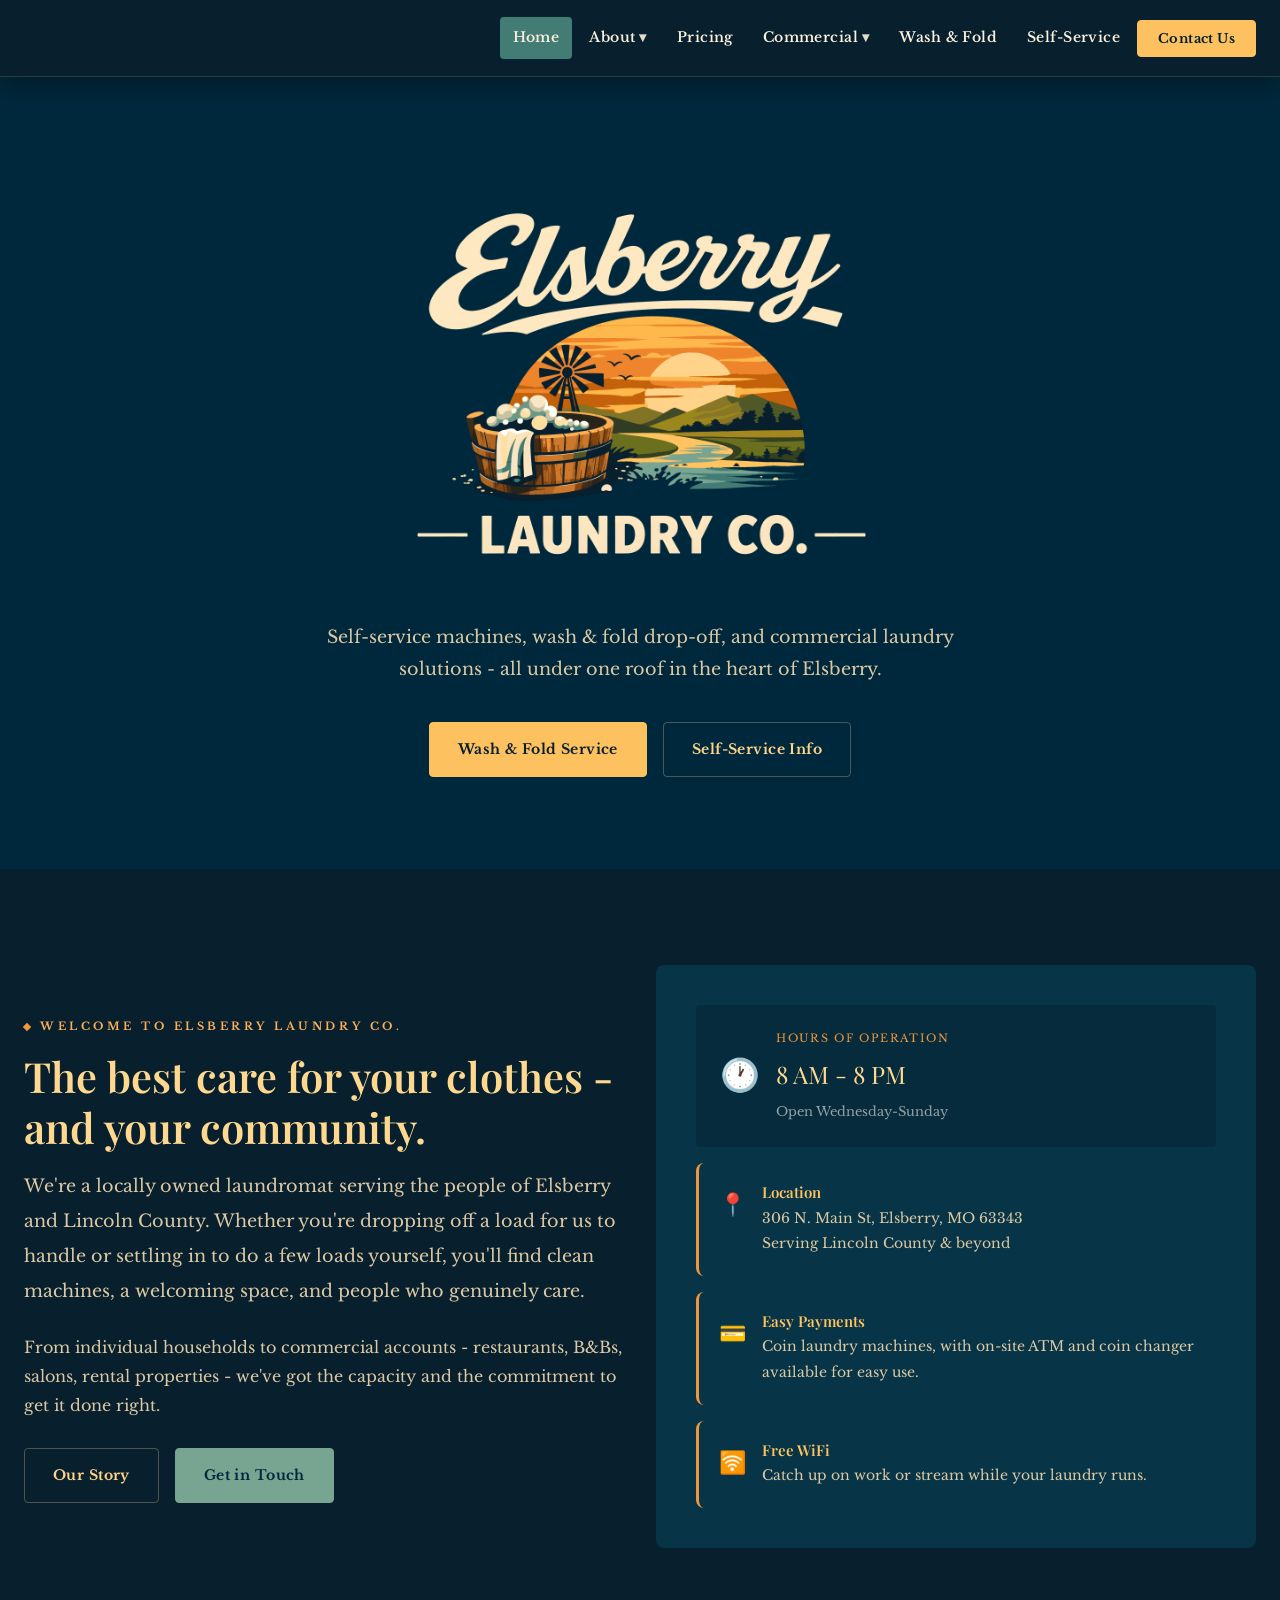
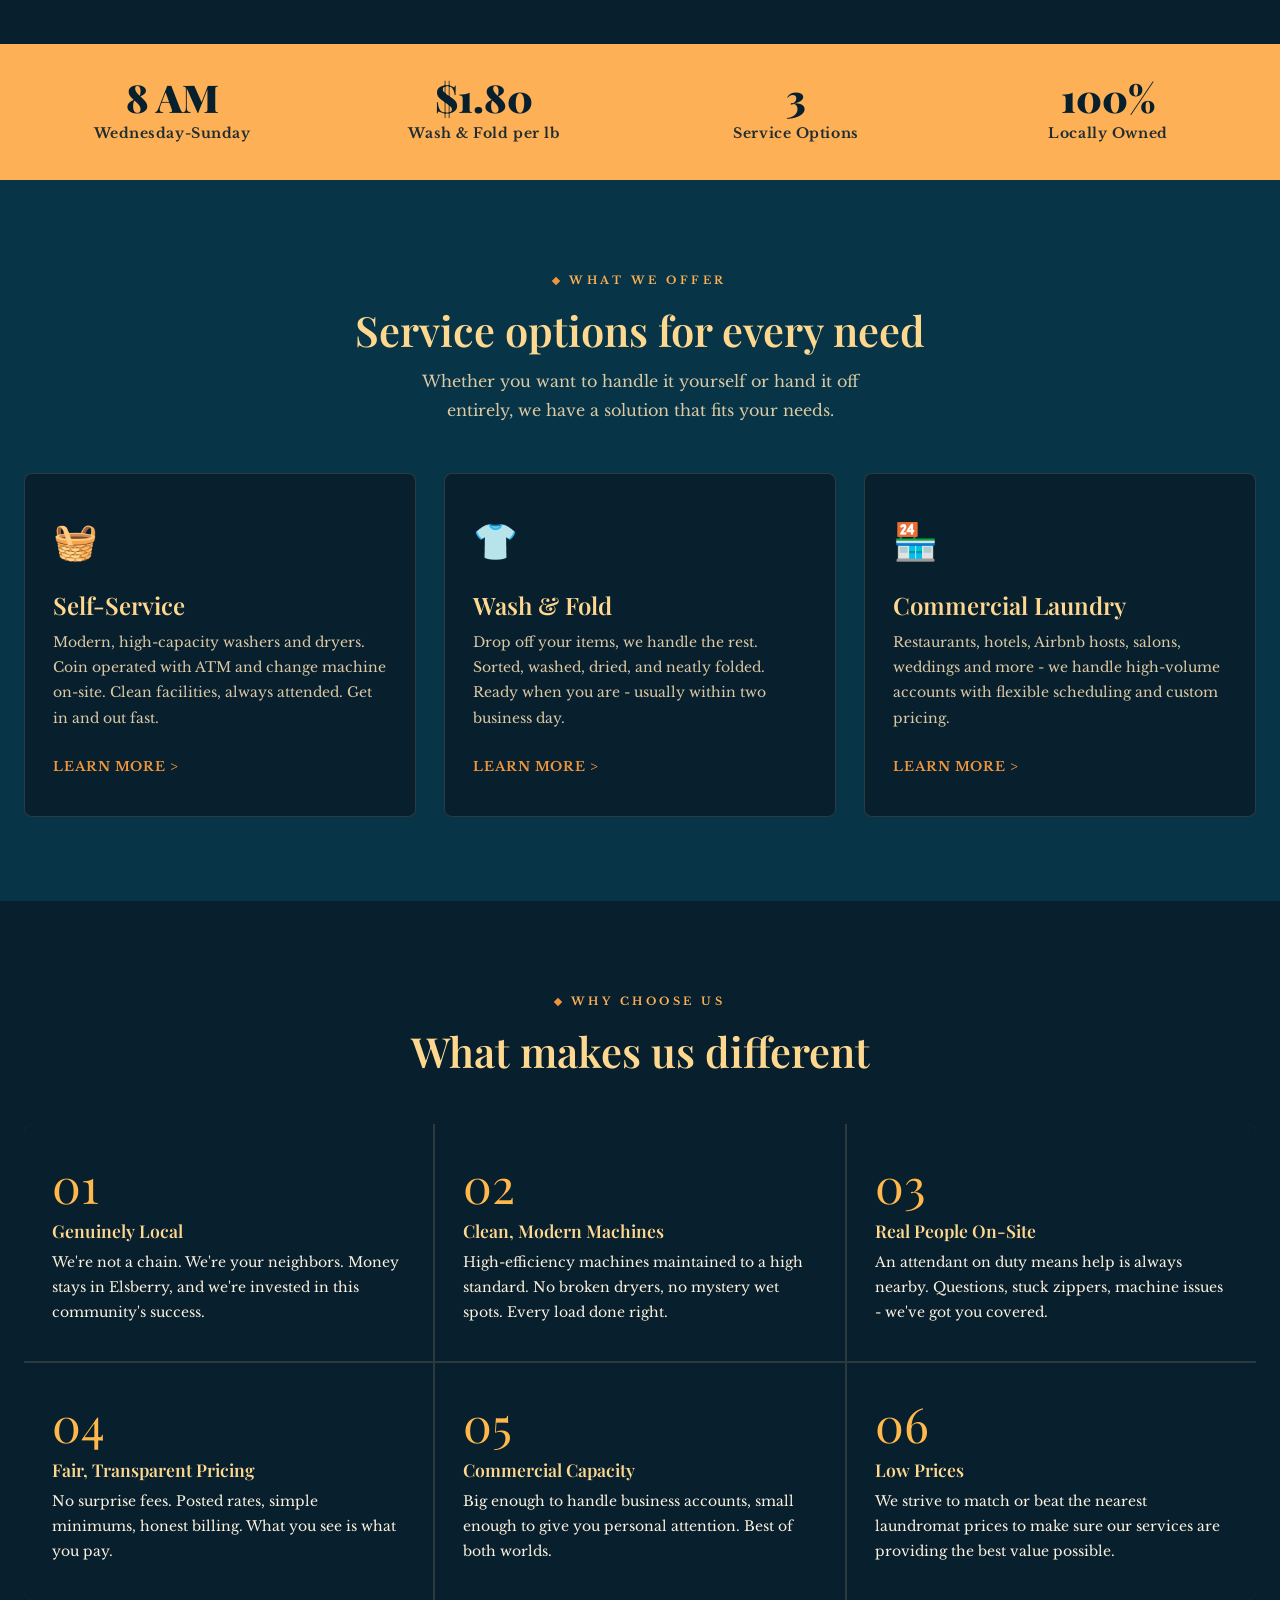
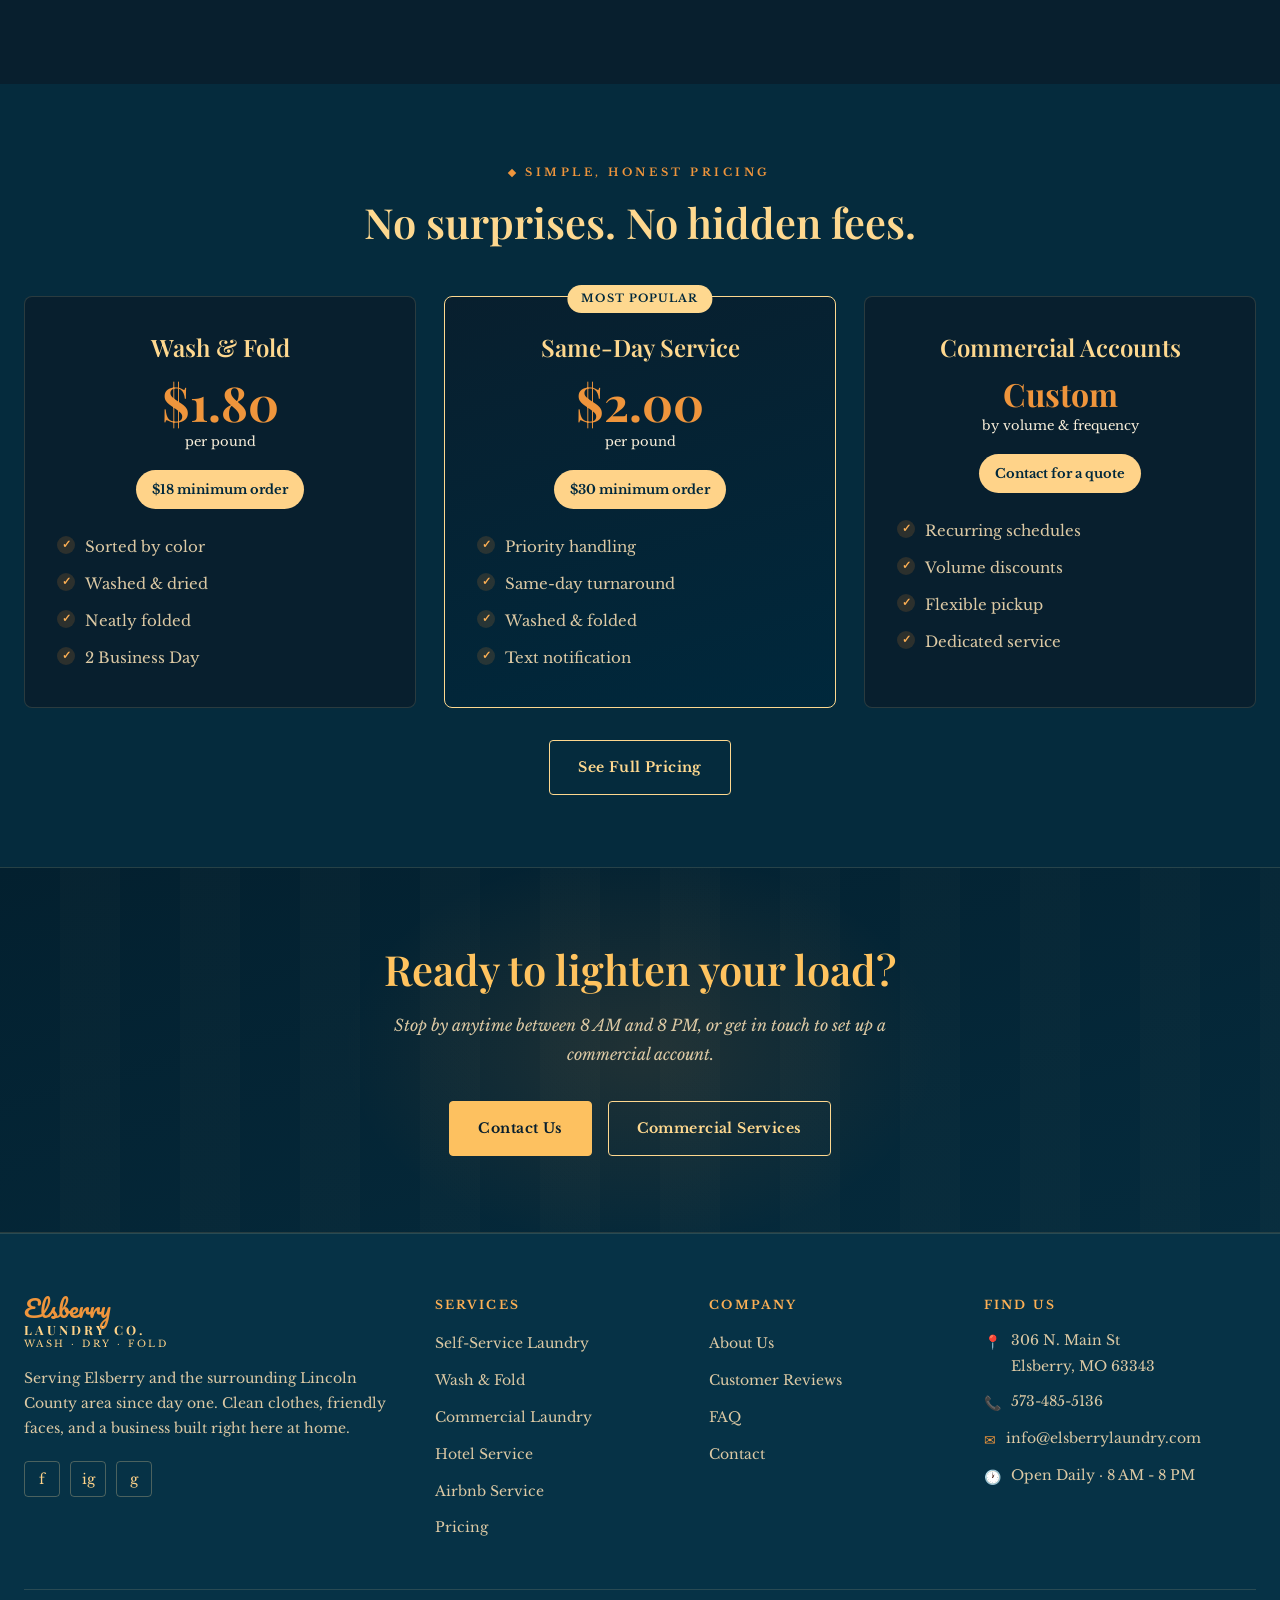
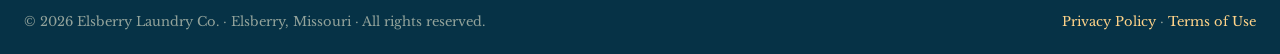
==== commit 1721f457: "Updating Hours for being closed on Tuesday." ====
--- a/index.html
+++ b/index.html
@@ -265,7 +265,7 @@
             <div>
               <div class="hours-label">Hours of Operation</div>
               <div class="hours-time">8 AM - 8 PM</div>
-              <div style="font-size:13px;color:rgba(245,240,232,.6);margin-top:4px">Open Tuesday-Sunday</div>
+              <div style="font-size:13px;color:rgba(245,240,232,.6);margin-top:4px">Open Wednesday-Sunday</div>
             </div>
           </div>
           <div class="info-box">
@@ -300,7 +300,7 @@
       <div class="stats-grid">
         <div class="stat-item">
           <div class="stat-number">8 AM</div>
-          <div class="stat-label">Tuesday-Sunday</div>
+          <div class="stat-label">Wednesday-Sunday</div>
         </div>
         <div class="stat-item">
           <div class="stat-number">$1.80</div>
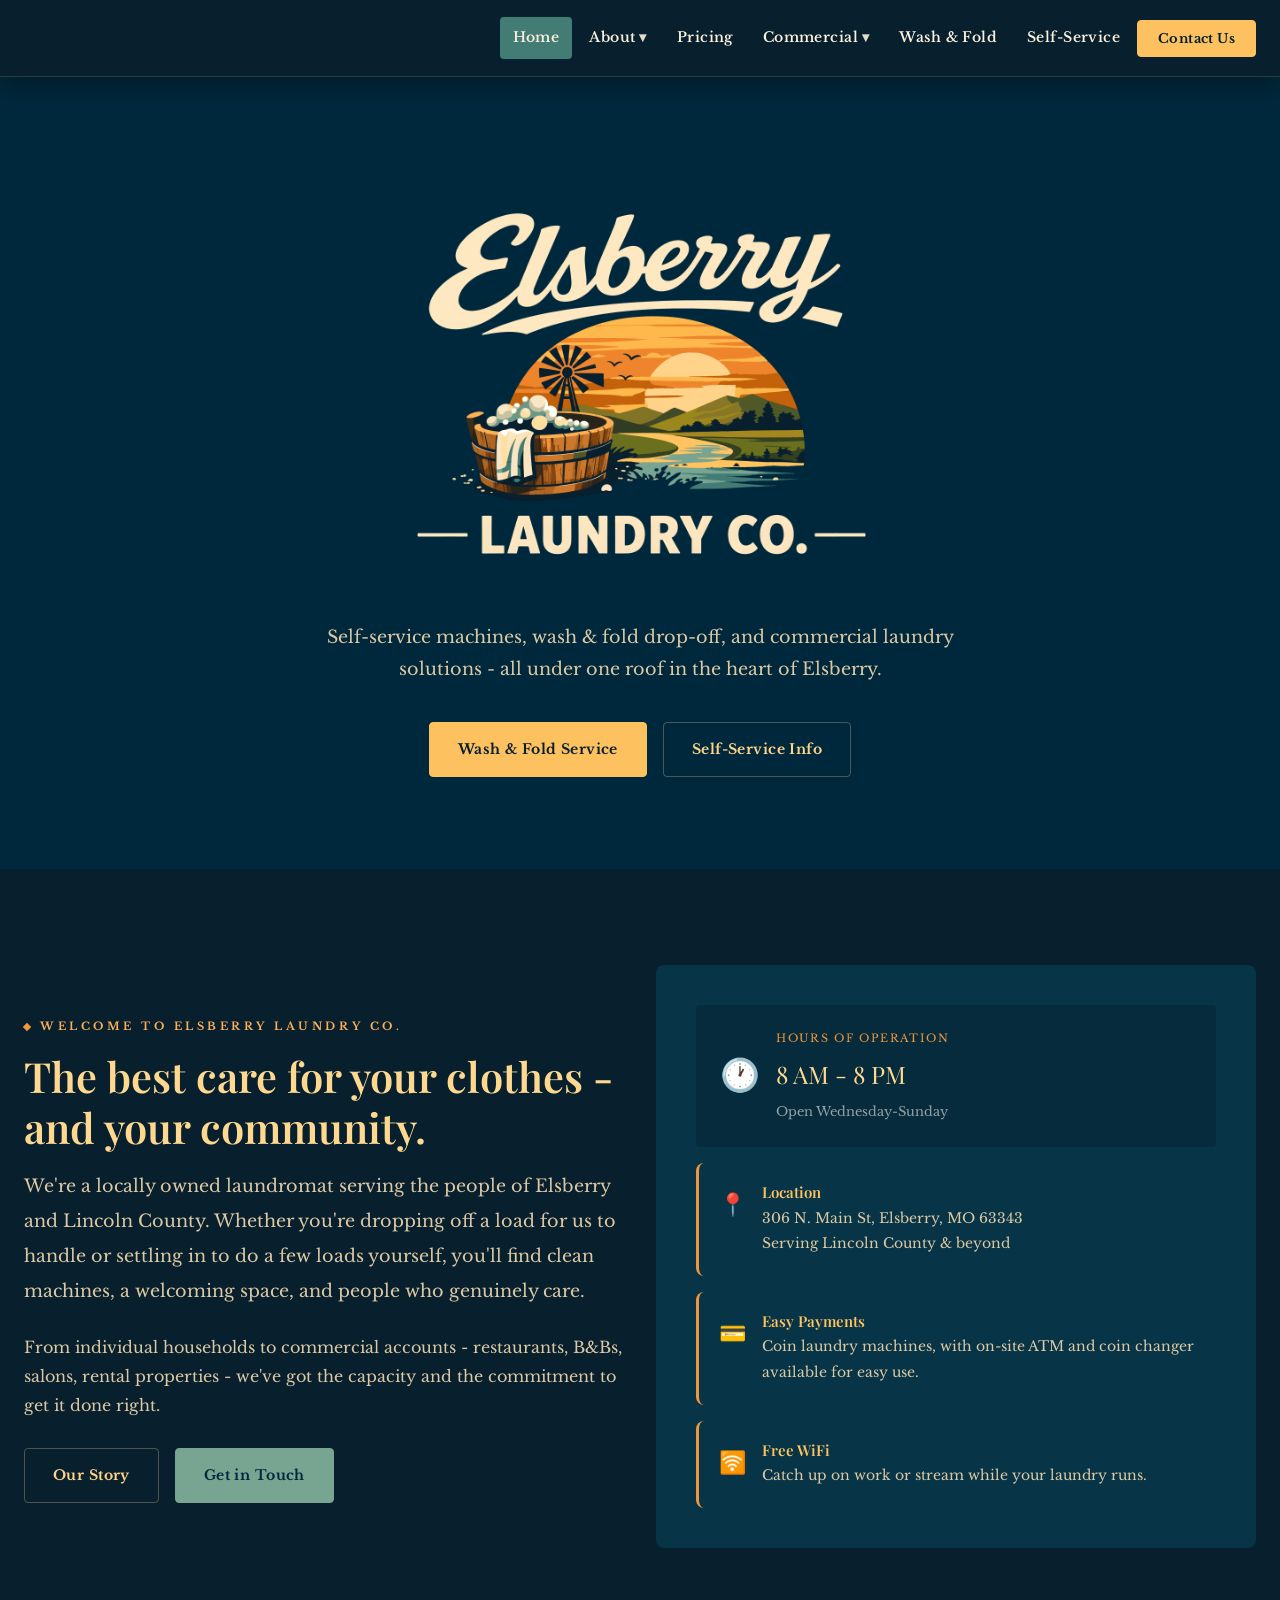
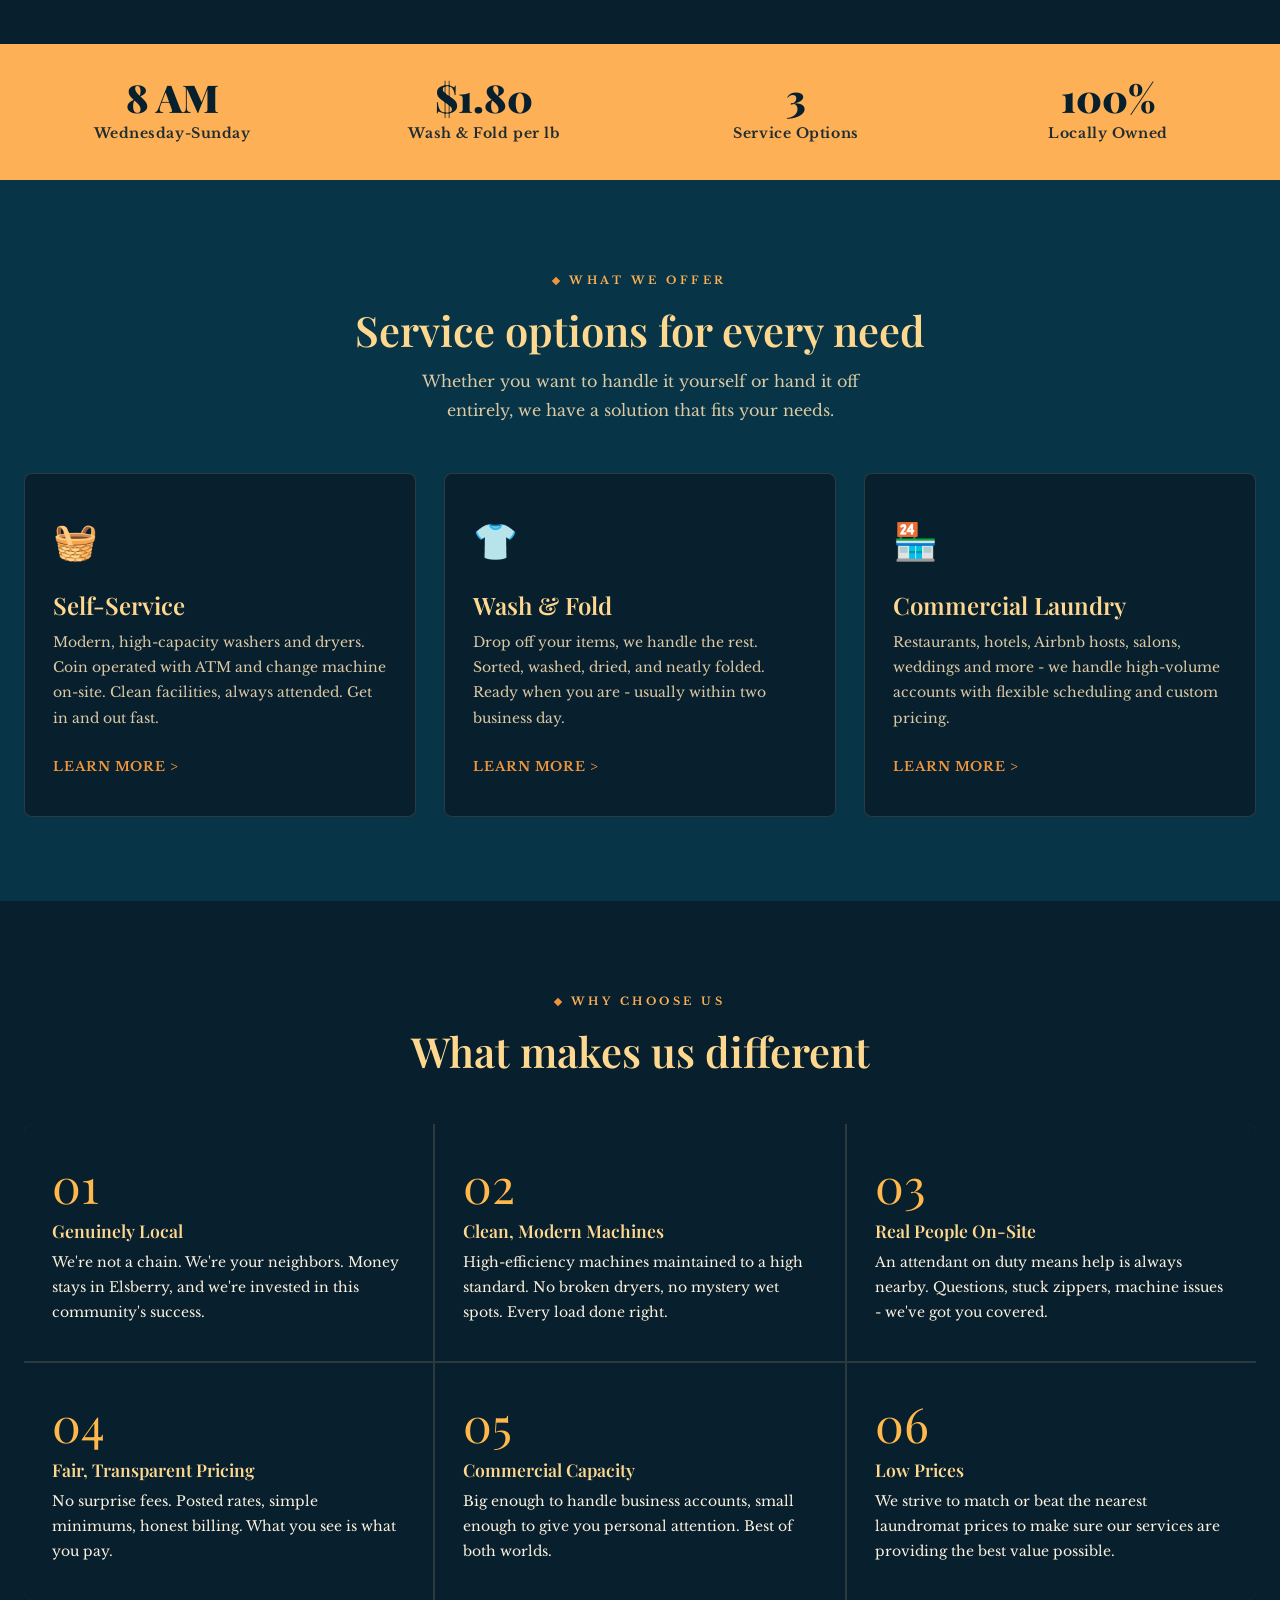
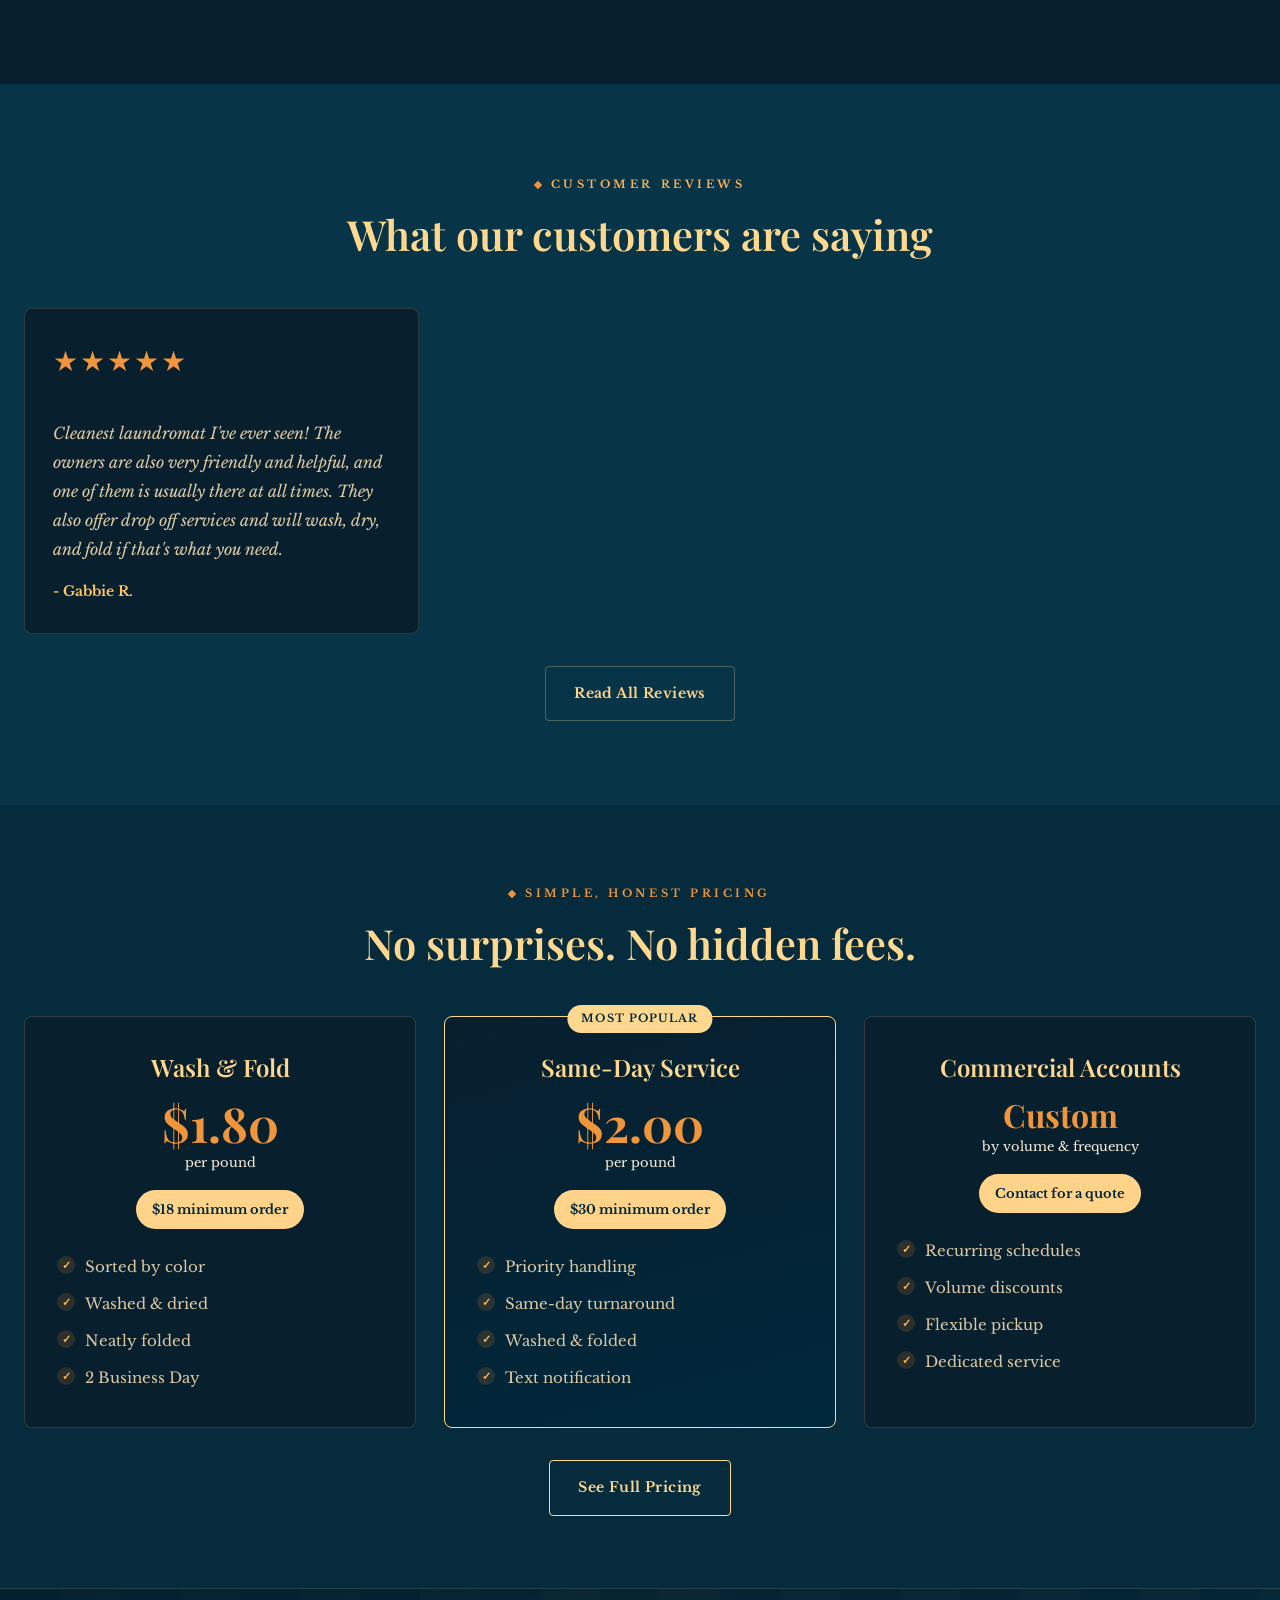
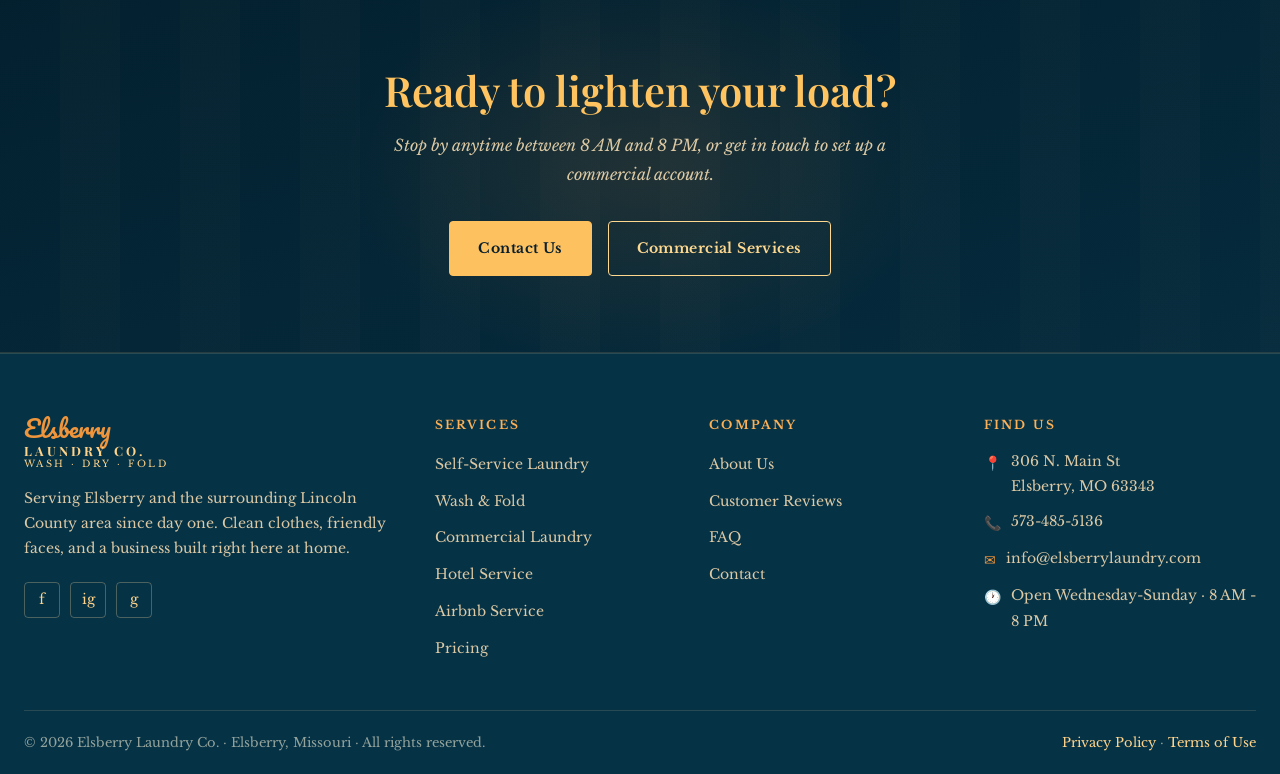
==== commit 45b6dc6b: "Adding First Review from Gabbie" ====
--- a/index.html
+++ b/index.html
@@ -391,8 +391,7 @@
     </div>
   </section>
 
-  <!--
-  TESTIMONIALS
+  <!-- TESTIMONIALS -->
   <section class="section testimonial-strip">
     <div class="container">
       <div class="text-center" style="margin-bottom:48px">
@@ -402,10 +401,10 @@
       <div class="testimonials-scroll">
         <div class="testimonial animate-up">
           <div class="stars">★★★★★</div>
-          <p class="testimonial-text">Wash & fold service was absolutely worth every penny. Clothes came back perfectly folded, smelling great. I'm never going back to doing it myself.</p>
-          <div class="testimonial-author">- Srinivas M.</div>
-        </div>
-        <div class="testimonial animate-up delay-1">
+          <p class="testimonial-text">Cleanest laundromat I've ever seen! The owners are also very friendly and helpful, and one of them is usually there at all times. They also offer drop off services and will wash, dry, and fold if that's what you need.</p>
+          <div class="testimonial-author">- Gabbie R.</div>
+        </div>
+        <!-- <div class="testimonial animate-up delay-1">
           <div class="stars">★★★★★</div>
           <p class="testimonial-text">So clean, so friendly. The big machines got through my comforters and car seat covers in one load. I was in and out in 30 minutes. I'll be back for sure.</p>
           <div class="testimonial-author">- Amy T.</div>
@@ -414,14 +413,13 @@
           <div class="stars">★★★★★</div>
           <p class="testimonial-text">Always clean and the equipment actually works - which sounds basic but it's rare. Attendant is always helpful with a smile on her face.</p>
           <div class="testimonial-author">- Michelle K.</div>
-        </div>
+        </div> -->
       </div>
       <div style="text-align:center;margin-top:32px">
         <a href="reviews.html" class="btn btn-outline">Read All Reviews</a>
       </div>
     </div>
   </section>
--->
 
   <!-- PRICING SNAPSHOT -->
   <section class="section bg-slate" style="padding:72px 0">
--- a/style.css
+++ b/style.css
@@ -318,12 +318,12 @@
   border-radius: var(--radius-lg); padding: 28px; position: relative;
 }
 .testimonial::before {
-  content: '"'; font-family: var(--font-display); font-size: 5rem;
+  content: ''; font-family: var(--font-display); font-size: 5rem;
   color: var(--amber); opacity: .25; position: absolute; top: 8px; left: 20px; line-height: 1;
 }
 .testimonial-text { font-style: italic; color: var(--text-mid); margin-bottom: 16px; padding-top: 24px; }
 .testimonial-author { font-weight: 700; font-size: 14px; color: var(--gold); }
-.stars { color: var(--amber); font-size: 14px; margin-bottom: 8px; letter-spacing: 2px; }
+.stars { color: var(--amber); font-size: 28px; margin-bottom: 8px; letter-spacing: 2px; }
 
 /* ── FAQ Accordion ──────────────────────────────────────────── */
 .faq-item { border-bottom: 1px solid var(--border); }
